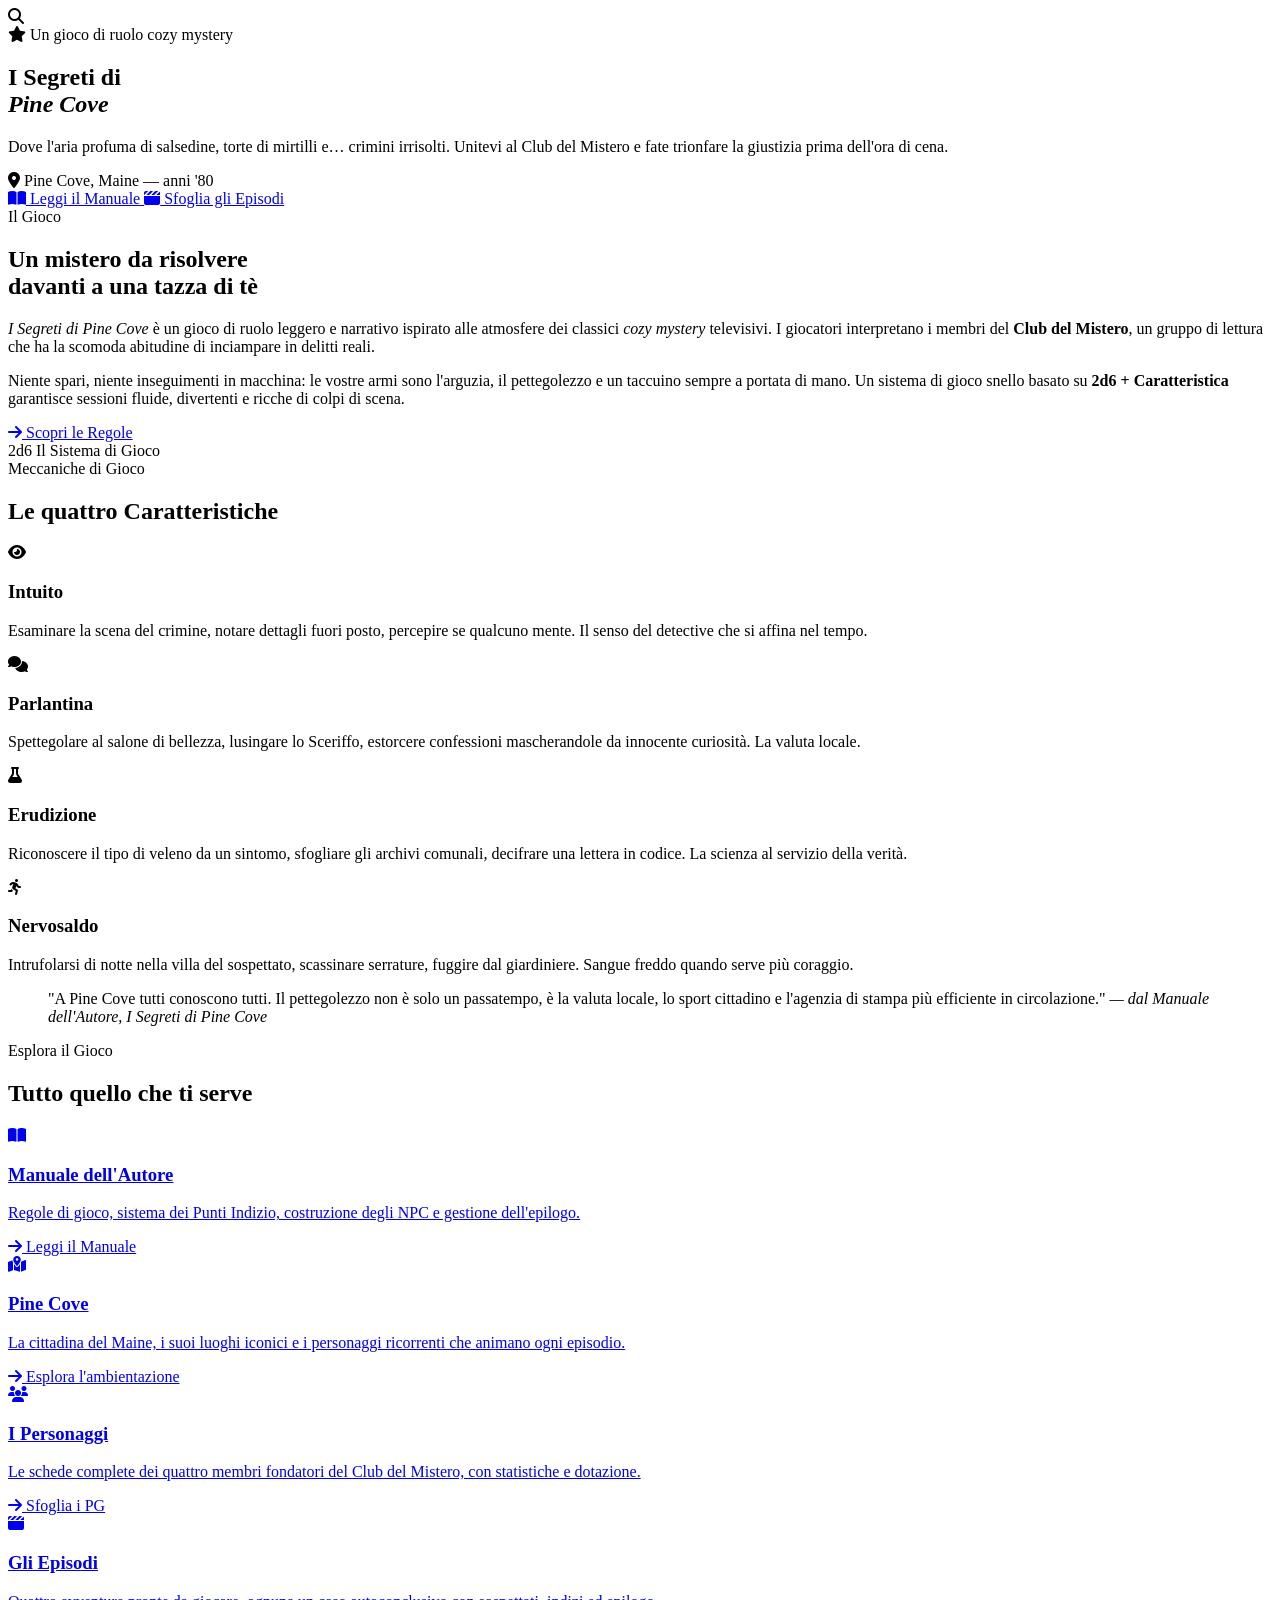
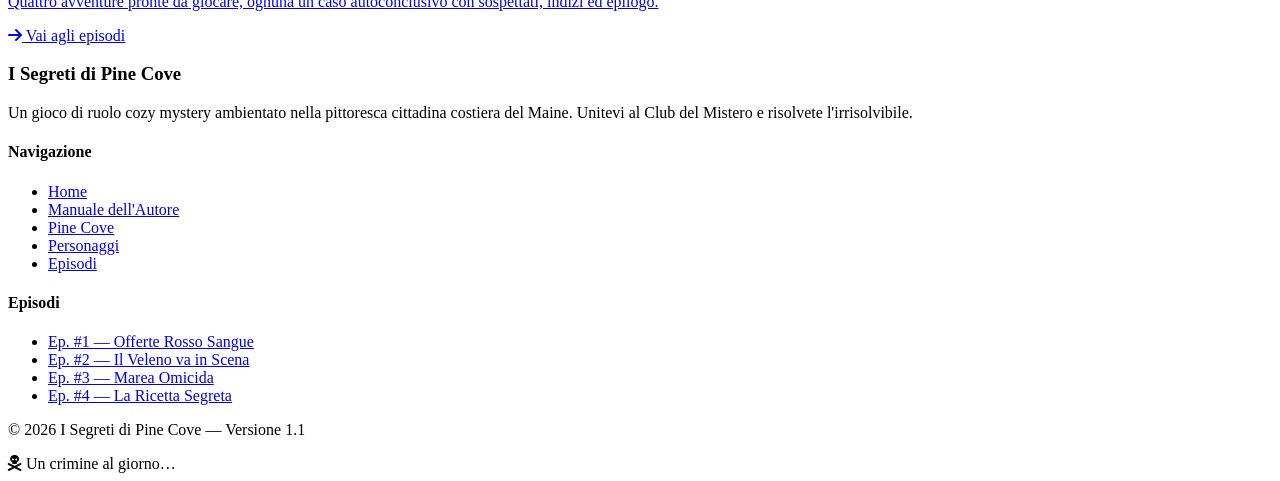
==== index.html @ d2255f46 "Add files via upload" ====
<!DOCTYPE html>
<html lang="it">
<head>
  <meta charset="UTF-8">
  <meta name="viewport" content="width=device-width, initial-scale=1.0">
  <title>I Segreti di Pine Cove — Gioco di Ruolo Cozy Mystery</title>
  <meta name="description" content="Benvenuti a Pine Cove, Maine. Un gioco di ruolo investigativo ispirato a La Signora in Giallo.">
  <link rel="stylesheet" href="css/stylesheet.css">
  <link rel="stylesheet" href="https://cdnjs.cloudflare.com/ajax/libs/font-awesome/6.5.1/css/all.min.css"
        integrity="sha512-DTOQO9RWCH3ppGqcWaEA1BIZOC6xxalwEsw9c2QQeAIftl+Vegovlnee1c9QX4TctnWMn13TZye+giMm8e2LwA=="
        crossorigin="anonymous" referrerpolicy="no-referrer" />
</head>
<body class="page-body">
  <header id="main-nav"></header>

  <!-- HERO -->
  <section class="hero">
    <div class="hero-bg"></div>
    <div class="hero-decor"><i class="fa-solid fa-magnifying-glass"></i></div>
    <div class="hero-content container">
      <div class="hero-eyebrow fade-up">
        <i class="fa-solid fa-star"></i>
        Un gioco di ruolo cozy mystery
      </div>
      <h1 class="hero-title fade-up fade-up-1">
        I Segreti di<br><em>Pine Cove</em>
      </h1>
      <p class="hero-subtitle fade-up fade-up-2">
        Dove l'aria profuma di salsedine, torte di mirtilli e… crimini irrisolti.
        Unitevi al Club del Mistero e fate trionfare la giustizia prima dell'ora di cena.
      </p>
      <div class="hero-location fade-up fade-up-3">
        <i class="fa-solid fa-location-dot"></i>
        Pine Cove, Maine — anni '80
      </div>
      <div class="hero-cta fade-up fade-up-4">
        <a href="autore.html" class="btn btn-primary">
          <i class="fa-solid fa-book-open"></i>
          Leggi il Manuale
        </a>
        <a href="episodi.html" class="btn btn-outline">
          <i class="fa-solid fa-clapperboard"></i>
          Sfoglia gli Episodi
        </a>
      </div>
    </div>
  </section>

  <!-- ABOUT -->
  <section class="about-strip">
    <div class="container">
      <div class="about-grid">
        <div class="about-text">
          <span class="section-subtitle">Il Gioco</span>
          <h2 class="section-title">Un mistero da <span>risolvere</span><br>davanti a una tazza di tè</h2>
          <p>
            <em>I Segreti di Pine Cove</em> è un gioco di ruolo leggero e narrativo ispirato alle atmosfere dei classici <em>cozy mystery</em> televisivi. I giocatori interpretano i membri del <strong>Club del Mistero</strong>, un gruppo di lettura che ha la scomoda abitudine di inciampare in delitti reali.
          </p>
          <p>
            Niente spari, niente inseguimenti in macchina: le vostre armi sono l'arguzia, il pettegolezzo e un taccuino sempre a portata di mano. Un sistema di gioco snello basato su <strong>2d6 + Caratteristica</strong> garantisce sessioni fluide, divertenti e ricche di colpi di scena.
          </p>
          <a href="autore.html" class="btn btn-pine" style="margin-top:1.25rem">
            <i class="fa-solid fa-arrow-right"></i>
            Scopri le Regole
          </a>
        </div>
        <div class="about-stamp">
          <div class="stamp-circle">
            <span class="stamp-num">2d6</span>
            <span class="stamp-label">Il Sistema di Gioco</span>
          </div>
        </div>
      </div>
    </div>
  </section>

  <!-- CARATTERISTICHE -->
  <section class="section-gap" style="background: var(--cream);">
    <div class="container">
      <div class="text-center" style="margin-bottom:1rem">
        <span class="section-subtitle">Meccaniche di Gioco</span>
        <h2 class="section-title">Le quattro <span>Caratteristiche</span></h2>
      </div>
      <div class="features-grid">
        <div class="feature-card">
          <div class="feature-icon"><i class="fa-solid fa-eye"></i></div>
          <h3>Intuito</h3>
          <p>Esaminare la scena del crimine, notare dettagli fuori posto, percepire se qualcuno mente. Il senso del detective che si affina nel tempo.</p>
        </div>
        <div class="feature-card">
          <div class="feature-icon"><i class="fa-solid fa-comments"></i></div>
          <h3>Parlantina</h3>
          <p>Spettegolare al salone di bellezza, lusingare lo Sceriffo, estorcere confessioni mascherandole da innocente curiosità. La valuta locale.</p>
        </div>
        <div class="feature-card">
          <div class="feature-icon"><i class="fa-solid fa-flask"></i></div>
          <h3>Erudizione</h3>
          <p>Riconoscere il tipo di veleno da un sintomo, sfogliare gli archivi comunali, decifrare una lettera in codice. La scienza al servizio della verità.</p>
        </div>
        <div class="feature-card">
          <div class="feature-icon"><i class="fa-solid fa-person-running"></i></div>
          <h3>Nervosaldo</h3>
          <p>Intrufolarsi di notte nella villa del sospettato, scassinare serrature, fuggire dal giardiniere. Sangue freddo quando serve più coraggio.</p>
        </div>
      </div>
    </div>
  </section>

  <!-- QUOTE -->
  <div class="quote-banner">
    <div class="container">
      <blockquote>
        "A Pine Cove tutti conoscono tutti. Il pettegolezzo non è solo un passatempo, è la valuta locale, lo sport cittadino e l'agenzia di stampa più efficiente in circolazione."
        <cite>— dal Manuale dell'Autore, I Segreti di Pine Cove</cite>
      </blockquote>
    </div>
  </div>

  <!-- HUB SEZIONI -->
  <section class="section-gap" style="background: var(--cream-dark);">
    <div class="container">
      <div class="text-center" style="margin-bottom:1rem">
        <span class="section-subtitle">Esplora il Gioco</span>
        <h2 class="section-title">Tutto quello che <span>ti serve</span></h2>
      </div>
      <div class="hub-grid">
        <a href="autore.html" class="hub-card">
          <div class="hub-card-icon"><i class="fa-solid fa-book-open"></i></div>
          <h3>Manuale dell'Autore</h3>
          <p>Regole di gioco, sistema dei Punti Indizio, costruzione degli NPC e gestione dell'epilogo.</p>
          <div class="hub-card-arrow"><i class="fa-solid fa-arrow-right"></i> Leggi il Manuale</div>
        </a>
        <a href="ambientazione.html" class="hub-card">
          <div class="hub-card-icon"><i class="fa-solid fa-map-location-dot"></i></div>
          <h3>Pine Cove</h3>
          <p>La cittadina del Maine, i suoi luoghi iconici e i personaggi ricorrenti che animano ogni episodio.</p>
          <div class="hub-card-arrow"><i class="fa-solid fa-arrow-right"></i> Esplora l'ambientazione</div>
        </a>
        <a href="personaggi.html" class="hub-card">
          <div class="hub-card-icon"><i class="fa-solid fa-users"></i></div>
          <h3>I Personaggi</h3>
          <p>Le schede complete dei quattro membri fondatori del Club del Mistero, con statistiche e dotazione.</p>
          <div class="hub-card-arrow"><i class="fa-solid fa-arrow-right"></i> Sfoglia i PG</div>
        </a>
        <a href="episodi.html" class="hub-card">
          <div class="hub-card-icon"><i class="fa-solid fa-clapperboard"></i></div>
          <h3>Gli Episodi</h3>
          <p>Quattro avventure pronte da giocare, ognuna un caso autoconclusivo con sospettati, indizi ed epilogo.</p>
          <div class="hub-card-arrow"><i class="fa-solid fa-arrow-right"></i> Vai agli episodi</div>
        </a>
      </div>
    </div>
  </section>

  <!-- FOOTER -->
  <footer>
    <div class="container">
      <div class="footer-grid">
        <div class="footer-brand">
          <h3>I Segreti di Pine Cove</h3>
          <p>Un gioco di ruolo cozy mystery ambientato nella pittoresca cittadina costiera del Maine. Unitevi al Club del Mistero e risolvete l'irrisolvibile.</p>
        </div>
        <div class="footer-col">
          <h4>Navigazione</h4>
          <ul>
            <li><a href="index.html">Home</a></li>
            <li><a href="autore.html">Manuale dell'Autore</a></li>
            <li><a href="ambientazione.html">Pine Cove</a></li>
            <li><a href="personaggi.html">Personaggi</a></li>
            <li><a href="episodi.html">Episodi</a></li>
          </ul>
        </div>
        <div class="footer-col">
          <h4>Episodi</h4>
          <ul>
            <li><a href="episodio-01.html">Ep. #1 — Offerte Rosso Sangue</a></li>
            <li><a href="episodio-02.html">Ep. #2 — Il Veleno va in Scena</a></li>
            <li><a href="episodio-03.html">Ep. #3 — Marea Omicida</a></li>
            <li><a href="episodio-04.html">Ep. #4 — La Ricetta Segreta</a></li>
          </ul>
        </div>
      </div>
      <div class="footer-bottom">
        <p>© 2026 I Segreti di Pine Cove — Versione 1.1</p>
        <div class="footer-badge"><i class="fa-solid fa-skull-crossbones"></i> Un crimine al giorno…</div>
      </div>
    </div>
  </footer>

  <script src="js/menu.js"></script>
</body>
</html>
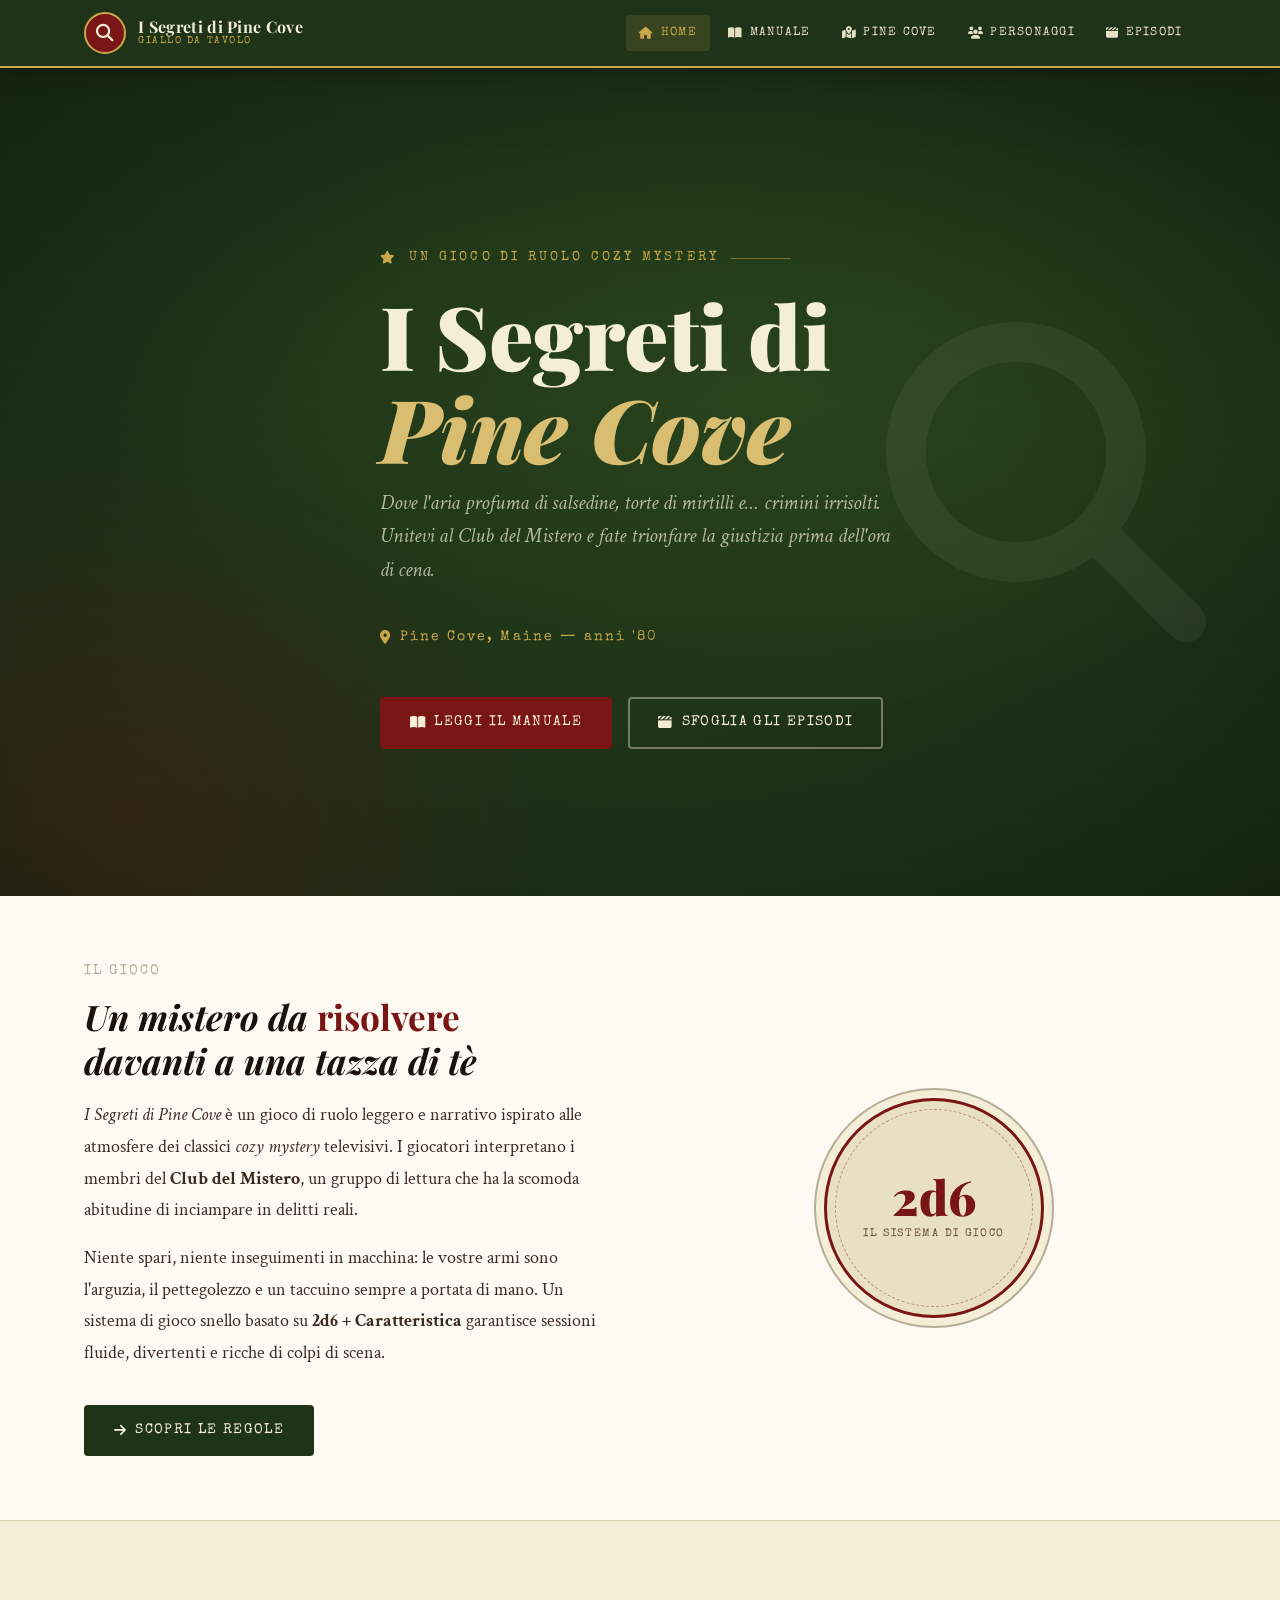
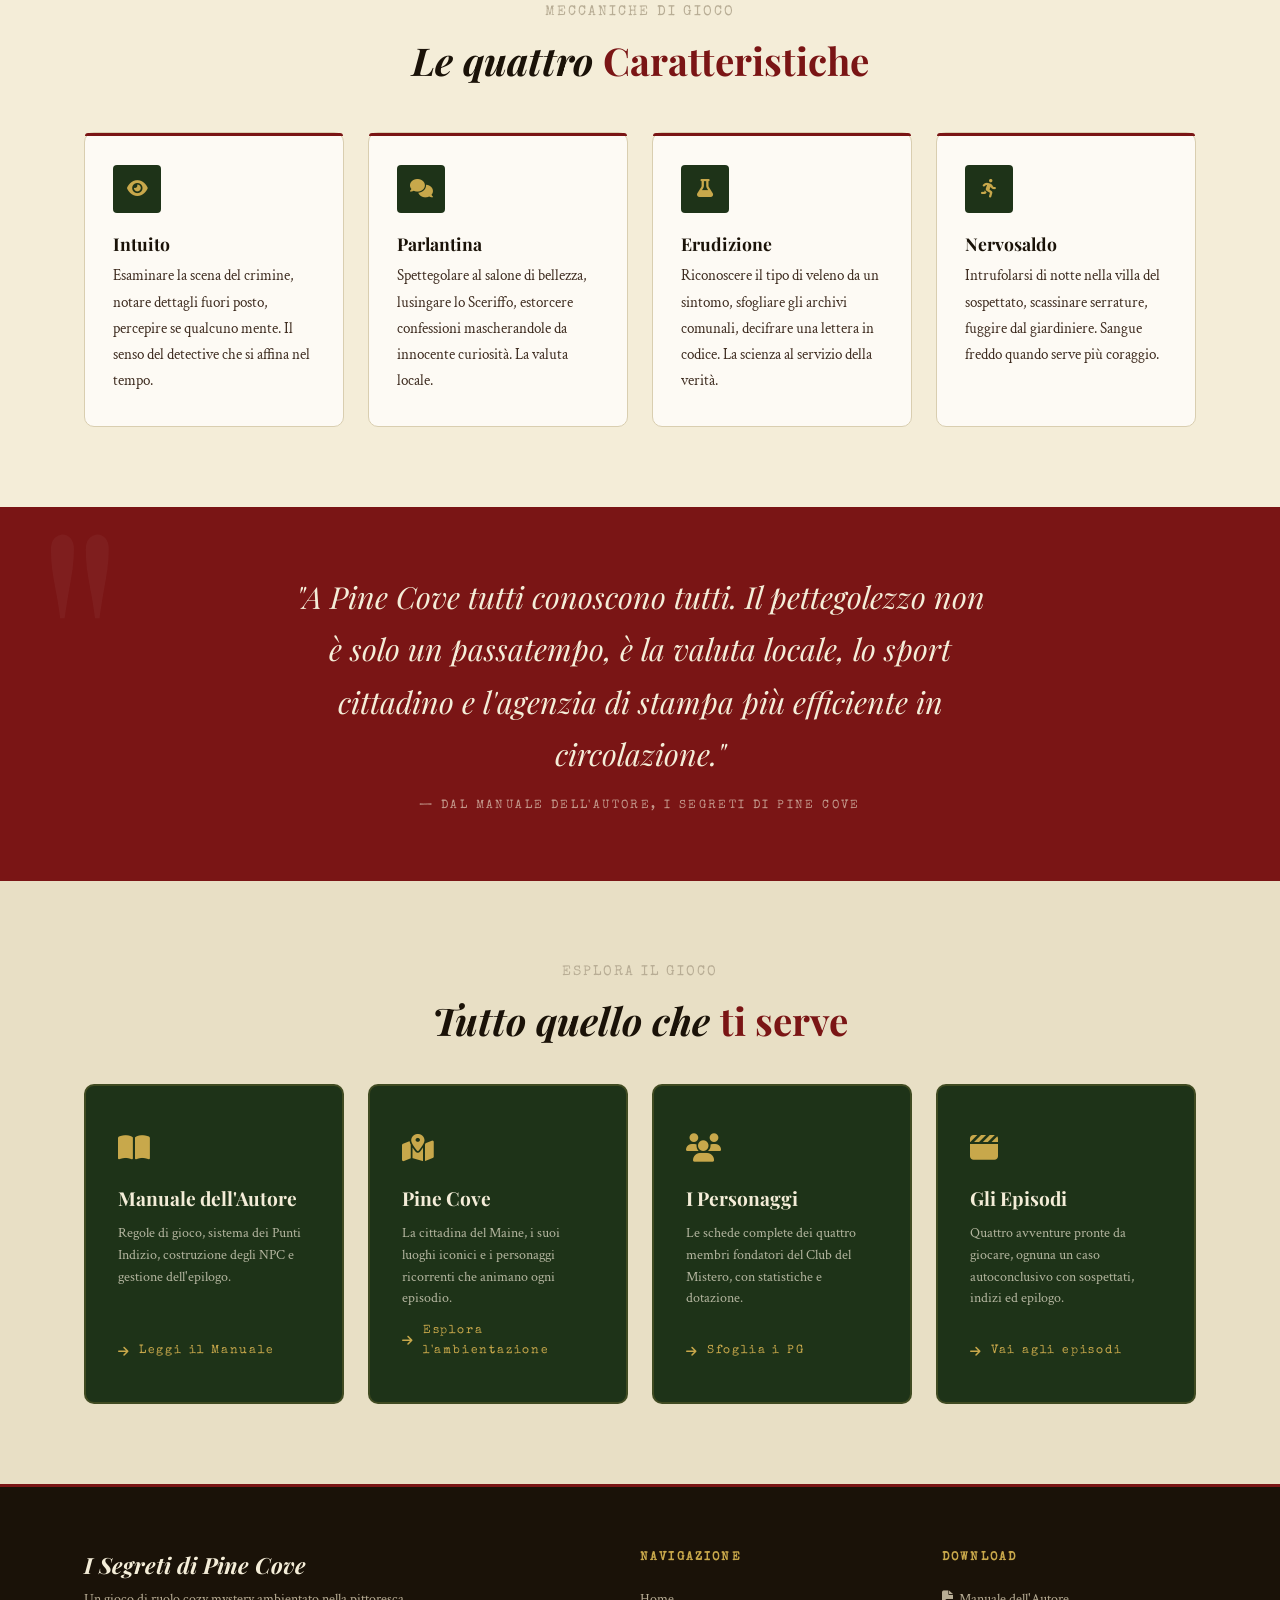
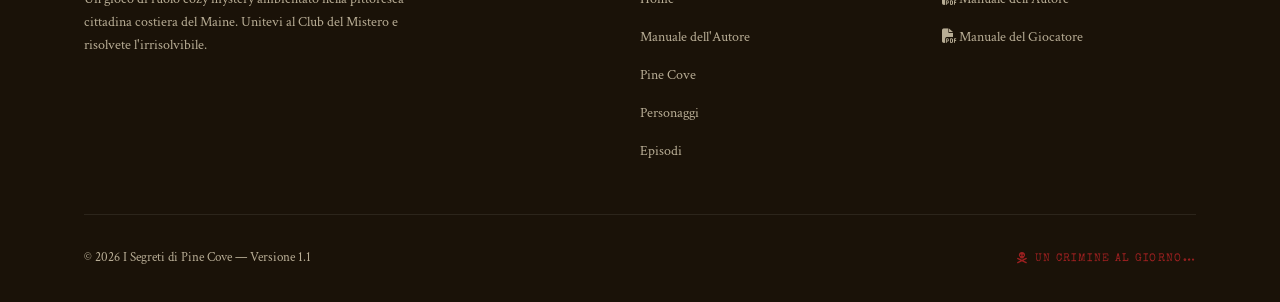
==== commit 9b8c18be: "Update index.html" ====
--- a/index.html
+++ b/index.html
@@ -153,40 +153,9 @@
   </section>
 
   <!-- FOOTER -->
-  <footer>
-    <div class="container">
-      <div class="footer-grid">
-        <div class="footer-brand">
-          <h3>I Segreti di Pine Cove</h3>
-          <p>Un gioco di ruolo cozy mystery ambientato nella pittoresca cittadina costiera del Maine. Unitevi al Club del Mistero e risolvete l'irrisolvibile.</p>
-        </div>
-        <div class="footer-col">
-          <h4>Navigazione</h4>
-          <ul>
-            <li><a href="index.html">Home</a></li>
-            <li><a href="autore.html">Manuale dell'Autore</a></li>
-            <li><a href="ambientazione.html">Pine Cove</a></li>
-            <li><a href="personaggi.html">Personaggi</a></li>
-            <li><a href="episodi.html">Episodi</a></li>
-          </ul>
-        </div>
-        <div class="footer-col">
-          <h4>Episodi</h4>
-          <ul>
-            <li><a href="episodio-01.html">Ep. #1 — Offerte Rosso Sangue</a></li>
-            <li><a href="episodio-02.html">Ep. #2 — Il Veleno va in Scena</a></li>
-            <li><a href="episodio-03.html">Ep. #3 — Marea Omicida</a></li>
-            <li><a href="episodio-04.html">Ep. #4 — La Ricetta Segreta</a></li>
-          </ul>
-        </div>
-      </div>
-      <div class="footer-bottom">
-        <p>© 2026 I Segreti di Pine Cove — Versione 1.1</p>
-        <div class="footer-badge"><i class="fa-solid fa-skull-crossbones"></i> Un crimine al giorno…</div>
-      </div>
-    </div>
-  </footer>
+  <footer id="main-footer"></footer>
 
   <script src="js/menu.js"></script>
+  <script src="js/footer.js"></script>
 </body>
 </html>
--- a/css/stylesheet.css
+++ b/css/stylesheet.css
@@ -0,0 +1,1600 @@
+/* ============================================================
+   I SEGRETI DI PINE COVE — Main Stylesheet
+   ============================================================ */
+
+@import url('https://fonts.googleapis.com/css2?family=Playfair+Display:ital,wght@0,400;0,600;0,700;0,900;1,400;1,700&family=Crimson+Text:ital,wght@0,400;0,600;1,400;1,600&family=Special+Elite&display=swap');
+
+/* --- CSS Variables ---------------------------------------- */
+:root {
+  --cream:        #F4EDD8;
+  --cream-dark:   #E8DFC5;
+  --cream-deeper: #D9CEB0;
+  --ink:          #1A1208;
+  --ink-mid:      #3D2B1F;
+  --ink-light:    #6B4F3A;
+  --pine:         #1E3318;
+  --pine-mid:     #2C4A1E;
+  --pine-light:   #3D6629;
+  --blood:        #7A1515;
+  --blood-light:  #9B2020;
+  --gold:         #C8A84B;
+  --gold-light:   #D9BE72;
+  --mist:         #B8AD95;
+  --white:        #FDFAF4;
+
+  --font-display: 'Playfair Display', Georgia, serif;
+  --font-body:    'Crimson Text', Georgia, serif;
+  --font-accent:  'Special Elite', 'Courier New', monospace;
+
+  --nav-h:        68px;
+  --max-w:        1160px;
+  --gap:          2rem;
+  --radius:       4px;
+  --radius-lg:    10px;
+  --shadow-sm:    0 2px 8px rgba(26,18,8,.12);
+  --shadow-md:    0 6px 24px rgba(26,18,8,.18);
+  --shadow-lg:    0 12px 40px rgba(26,18,8,.22);
+  --border:       1px solid var(--cream-deeper);
+  --border-aged:  1px solid var(--mist);
+  --transition:   .28s cubic-bezier(.4,0,.2,1);
+}
+
+/* --- Reset & Base ----------------------------------------- */
+*, *::before, *::after { box-sizing: border-box; margin: 0; padding: 0; }
+
+html { scroll-behavior: smooth; font-size: 16px; }
+
+body {
+  background: var(--cream);
+  color: var(--ink);
+  font-family: var(--font-body);
+  font-size: 1.15rem;
+  line-height: 1.72;
+  min-height: 100vh;
+  /* Subtle paper texture via CSS */
+  background-image:
+    url("data:image/svg+xml,%3Csvg width='200' height='200' xmlns='http://www.w3.org/2000/svg'%3E%3Cfilter id='noise'%3E%3CfeTurbulence type='fractalNoise' baseFrequency='0.65' numOctaves='3' stitchTiles='stitch'/%3E%3CfeColorMatrix type='saturate' values='0'/%3E%3C/filter%3E%3Crect width='200' height='200' filter='url(%23noise)' opacity='0.03'/%3E%3C/svg%3E");
+}
+
+img { max-width: 100%; display: block; }
+a { color: var(--pine-mid); text-decoration: none; transition: color var(--transition); }
+a:hover { color: var(--blood); }
+
+h1, h2, h3, h4, h5 {
+  font-family: var(--font-display);
+  line-height: 1.25;
+  color: var(--ink);
+}
+
+ul { list-style: none; }
+p + p { margin-top: .85em; }
+
+/* --- Utility Classes -------------------------------------- */
+.container { max-width: var(--max-w); margin: 0 auto; padding: 0 1.5rem; }
+.section-gap { padding: 5rem 0; }
+.section-gap-sm { padding: 3rem 0; }
+.text-center { text-align: center; }
+.accent-font { font-family: var(--font-accent); }
+.blood { color: var(--blood); }
+.pine { color: var(--pine-mid); }
+.gold { color: var(--gold); }
+
+/* Decorative divider */
+.divider {
+  display: flex;
+  align-items: center;
+  gap: 1rem;
+  margin: 2.5rem 0;
+  color: var(--mist);
+  font-family: var(--font-accent);
+  font-size: .85rem;
+  letter-spacing: .1em;
+}
+.divider::before, .divider::after {
+  content: '';
+  flex: 1;
+  height: 1px;
+  background: linear-gradient(to right, transparent, var(--cream-deeper), transparent);
+}
+
+/* Section heading */
+.section-title {
+  font-size: clamp(1.8rem, 3vw, 2.5rem);
+  font-style: italic;
+  color: var(--ink);
+  margin-bottom: .5rem;
+}
+.section-title span { color: var(--blood); font-style: normal; }
+.section-subtitle {
+  font-family: var(--font-accent);
+  font-size: .85rem;
+  letter-spacing: .15em;
+  text-transform: uppercase;
+  color: var(--mist);
+  margin-bottom: .75rem;
+  display: block;
+}
+
+/* Breadcrumb */
+.breadcrumb {
+  font-family: var(--font-accent);
+  font-size: .8rem;
+  color: var(--ink-light);
+  letter-spacing: .08em;
+  margin-bottom: 1.5rem;
+  padding: .5rem 0;
+  border-bottom: 1px dashed var(--cream-deeper);
+}
+.breadcrumb a { color: var(--ink-light); }
+.breadcrumb a:hover { color: var(--blood); }
+.breadcrumb i { font-size: .7rem; margin: 0 .4rem; }
+
+/* ============================================================
+   NAVIGATION
+   ============================================================ */
+#main-nav {
+  position: fixed;
+  top: 0; left: 0; right: 0;
+  height: var(--nav-h);
+  background: var(--pine);
+  z-index: 1000;
+  box-shadow: 0 2px 20px rgba(0,0,0,.3);
+  border-bottom: 2px solid var(--gold);
+}
+
+.nav-inner {
+  max-width: var(--max-w);
+  margin: 0 auto;
+  padding: 0 1.5rem;
+  height: 100%;
+  display: flex;
+  align-items: center;
+  justify-content: space-between;
+}
+
+.nav-brand {
+  display: flex;
+  align-items: center;
+  gap: .75rem;
+  text-decoration: none;
+}
+.nav-brand-icon {
+  width: 42px; height: 42px;
+  background: var(--blood);
+  border-radius: 50%;
+  display: flex;
+  align-items: center;
+  justify-content: center;
+  color: var(--cream);
+  font-size: 1.1rem;
+  flex-shrink: 0;
+  border: 2px solid var(--gold);
+}
+.nav-brand-text {
+  display: flex;
+  flex-direction: column;
+  line-height: 1.1;
+}
+.nav-brand-title {
+  font-family: var(--font-display);
+  font-size: 1rem;
+  font-weight: 700;
+  color: var(--cream);
+  letter-spacing: .02em;
+}
+.nav-brand-sub {
+  font-family: var(--font-accent);
+  font-size: .65rem;
+  color: var(--gold);
+  letter-spacing: .15em;
+  text-transform: uppercase;
+}
+
+.nav-links {
+  display: flex;
+  align-items: center;
+  gap: .25rem;
+}
+.nav-links a {
+  display: flex;
+  align-items: center;
+  gap: .4rem;
+  padding: .45rem .85rem;
+  color: var(--cream-dark);
+  font-family: var(--font-accent);
+  font-size: .78rem;
+  letter-spacing: .1em;
+  text-transform: uppercase;
+  border-radius: var(--radius);
+  transition: background var(--transition), color var(--transition);
+  white-space: nowrap;
+  text-decoration: none;
+}
+.nav-links a:hover,
+.nav-links a.active {
+  background: rgba(200,168,75,.15);
+  color: var(--gold);
+}
+.nav-links a i { font-size: .75rem; }
+
+.nav-hamburger {
+  display: none;
+  flex-direction: column;
+  gap: 5px;
+  cursor: pointer;
+  background: none;
+  border: none;
+  padding: .5rem;
+  color: var(--cream);
+  font-size: 1.3rem;
+}
+
+/* Mobile nav */
+@media (max-width: 900px) {
+  .nav-hamburger { display: flex; }
+  .nav-links {
+    display: none;
+    position: absolute;
+    top: var(--nav-h);
+    left: 0; right: 0;
+    background: var(--pine);
+    flex-direction: column;
+    align-items: stretch;
+    padding: 1rem;
+    gap: .25rem;
+    border-top: 1px solid rgba(200,168,75,.3);
+    box-shadow: 0 8px 24px rgba(0,0,0,.25);
+  }
+  .nav-links.open { display: flex; }
+  .nav-links a {
+    padding: .75rem 1rem;
+    font-size: .85rem;
+  }
+}
+
+/* Page offset for fixed nav */
+.page-body { padding-top: var(--nav-h); }
+
+/* ============================================================
+   HERO
+   ============================================================ */
+.hero {
+  position: relative;
+  min-height: 92vh;
+  display: flex;
+  align-items: center;
+  overflow: hidden;
+  background: var(--pine);
+}
+
+.hero-bg {
+  position: absolute;
+  inset: 0;
+  background:
+    radial-gradient(ellipse 80% 60% at 60% 40%, rgba(44,74,30,.7) 0%, transparent 65%),
+    radial-gradient(ellipse 60% 80% at 10% 90%, rgba(122,21,21,.25) 0%, transparent 55%),
+    radial-gradient(ellipse 100% 100% at 50% 50%, var(--pine) 30%, #0d1a09 100%);
+}
+
+/* Fog/mist lines overlay */
+.hero-bg::after {
+  content: '';
+  position: absolute;
+  inset: 0;
+  background: repeating-linear-gradient(
+    180deg,
+    transparent 0px,
+    transparent 40px,
+    rgba(255,255,255,.012) 41px,
+    transparent 42px
+  );
+}
+
+.hero-decor {
+  position: absolute;
+  right: 5%;
+  top: 50%;
+  transform: translateY(-50%);
+  width: 340px;
+  height: 340px;
+  opacity: .06;
+  font-size: 20rem;
+  color: var(--cream);
+  display: flex;
+  align-items: center;
+  justify-content: center;
+  pointer-events: none;
+}
+
+.hero-content {
+  position: relative;
+  z-index: 2;
+  max-width: var(--max-w);
+  margin: 0 auto;
+  padding: 6rem 1.5rem 4rem;
+}
+
+.hero-eyebrow {
+  font-family: var(--font-accent);
+  font-size: .8rem;
+  letter-spacing: .25em;
+  text-transform: uppercase;
+  color: var(--gold);
+  margin-bottom: 1.25rem;
+  display: flex;
+  align-items: center;
+  gap: .75rem;
+}
+.hero-eyebrow::after {
+  content: '';
+  display: block;
+  width: 60px;
+  height: 1px;
+  background: var(--gold);
+  opacity: .5;
+}
+
+.hero-title {
+  font-size: clamp(2.8rem, 7vw, 5.5rem);
+  font-weight: 900;
+  color: var(--cream);
+  line-height: 1.05;
+  margin-bottom: .75rem;
+}
+.hero-title em {
+  font-style: italic;
+  color: var(--gold-light);
+}
+
+.hero-subtitle {
+  font-size: clamp(1rem, 2vw, 1.3rem);
+  color: rgba(244,237,216,.7);
+  font-family: var(--font-body);
+  font-style: italic;
+  max-width: 520px;
+  margin-bottom: 2.5rem;
+  line-height: 1.6;
+}
+
+.hero-location {
+  font-family: var(--font-accent);
+  font-size: .85rem;
+  color: var(--gold);
+  letter-spacing: .15em;
+  margin-bottom: 3rem;
+  display: flex;
+  align-items: center;
+  gap: .5rem;
+}
+
+.hero-cta {
+  display: flex;
+  gap: 1rem;
+  flex-wrap: wrap;
+}
+
+/* ============================================================
+   BUTTONS
+   ============================================================ */
+.btn {
+  display: inline-flex;
+  align-items: center;
+  gap: .5rem;
+  padding: .75rem 1.75rem;
+  border-radius: var(--radius);
+  font-family: var(--font-accent);
+  font-size: .85rem;
+  letter-spacing: .1em;
+  text-transform: uppercase;
+  transition: all var(--transition);
+  cursor: pointer;
+  border: none;
+  text-decoration: none;
+}
+
+.btn-primary {
+  background: var(--blood);
+  color: var(--cream);
+  border: 2px solid var(--blood);
+}
+.btn-primary:hover {
+  background: var(--blood-light);
+  border-color: var(--blood-light);
+  color: var(--cream);
+  transform: translateY(-2px);
+  box-shadow: 0 6px 20px rgba(122,21,21,.35);
+}
+
+.btn-outline {
+  background: transparent;
+  color: var(--cream);
+  border: 2px solid rgba(244,237,216,.4);
+}
+.btn-outline:hover {
+  border-color: var(--gold);
+  color: var(--gold);
+  transform: translateY(-2px);
+}
+
+.btn-pine {
+  background: var(--pine);
+  color: var(--cream);
+  border: 2px solid var(--pine);
+}
+.btn-pine:hover {
+  background: var(--pine-mid);
+  color: var(--cream);
+  transform: translateY(-2px);
+  box-shadow: var(--shadow-md);
+}
+
+.btn-download {
+  background: var(--gold);
+  color: var(--ink);
+  border: 2px solid var(--gold);
+  font-weight: 700;
+}
+.btn-download:hover {
+  background: var(--gold-light);
+  color: var(--ink);
+  transform: translateY(-2px);
+  box-shadow: 0 6px 20px rgba(200,168,75,.4);
+}
+
+/* ============================================================
+   PAGE HERO (inner pages)
+   ============================================================ */
+.page-hero {
+  background: var(--pine);
+  padding: 4rem 0 3rem;
+  position: relative;
+  overflow: hidden;
+  border-bottom: 3px solid var(--gold);
+}
+.page-hero::before {
+  content: '';
+  position: absolute;
+  inset: 0;
+  background: radial-gradient(ellipse 70% 100% at 0% 50%, rgba(122,21,21,.2), transparent);
+}
+.page-hero .container { position: relative; z-index: 1; }
+.page-hero-eyebrow {
+  font-family: var(--font-accent);
+  font-size: .75rem;
+  letter-spacing: .2em;
+  text-transform: uppercase;
+  color: var(--gold);
+  margin-bottom: .75rem;
+  display: flex;
+  align-items: center;
+  gap: .5rem;
+}
+.page-hero h1 {
+  font-size: clamp(1.9rem, 4vw, 3rem);
+  color: var(--cream);
+  margin-bottom: .75rem;
+  font-style: italic;
+}
+.page-hero p {
+  color: rgba(244,237,216,.72);
+  font-size: 1.1rem;
+  max-width: 580px;
+  font-style: italic;
+}
+.page-hero-actions {
+  margin-top: 1.75rem;
+  display: flex;
+  gap: 1rem;
+  flex-wrap: wrap;
+}
+
+/* ============================================================
+   HOMEPAGE SECTIONS
+   ============================================================ */
+
+/* About strip */
+.about-strip {
+  background: var(--white);
+  padding: 4rem 0;
+  border-bottom: var(--border);
+}
+.about-grid {
+  display: grid;
+  grid-template-columns: 1fr 1fr;
+  gap: 4rem;
+  align-items: center;
+}
+.about-text h2 {
+  font-size: clamp(1.6rem, 3vw, 2.2rem);
+  margin-bottom: 1rem;
+  font-style: italic;
+}
+.about-text p { color: var(--ink-mid); margin-bottom: 1rem; }
+.about-stamp {
+  text-align: center;
+}
+.stamp-circle {
+  width: 220px;
+  height: 220px;
+  border: 3px solid var(--blood);
+  border-radius: 50%;
+  display: flex;
+  flex-direction: column;
+  align-items: center;
+  justify-content: center;
+  margin: 0 auto;
+  position: relative;
+  background: var(--cream-dark);
+  box-shadow: 0 0 0 8px var(--cream), 0 0 0 10px var(--mist);
+}
+.stamp-circle::before {
+  content: '';
+  position: absolute;
+  inset: 8px;
+  border: 1px dashed var(--blood);
+  border-radius: 50%;
+  opacity: .4;
+}
+.stamp-circle .stamp-num {
+  font-family: var(--font-display);
+  font-size: 3rem;
+  font-weight: 900;
+  color: var(--blood);
+  line-height: 1;
+}
+.stamp-circle .stamp-label {
+  font-family: var(--font-accent);
+  font-size: .7rem;
+  letter-spacing: .15em;
+  text-transform: uppercase;
+  color: var(--ink-light);
+  margin-top: .25rem;
+}
+
+/* Features grid */
+.features-grid {
+  display: grid;
+  grid-template-columns: repeat(auto-fit, minmax(240px, 1fr));
+  gap: 1.5rem;
+  margin-top: 3rem;
+}
+.feature-card {
+  background: var(--white);
+  border: var(--border);
+  border-radius: var(--radius-lg);
+  padding: 2rem 1.75rem;
+  position: relative;
+  transition: transform var(--transition), box-shadow var(--transition);
+}
+.feature-card:hover {
+  transform: translateY(-4px);
+  box-shadow: var(--shadow-md);
+}
+.feature-card::before {
+  content: '';
+  position: absolute;
+  top: 0; left: 0; right: 0;
+  height: 3px;
+  background: var(--blood);
+  border-radius: var(--radius-lg) var(--radius-lg) 0 0;
+}
+.feature-icon {
+  width: 48px; height: 48px;
+  background: var(--pine);
+  border-radius: var(--radius);
+  display: flex;
+  align-items: center;
+  justify-content: center;
+  color: var(--gold);
+  font-size: 1.15rem;
+  margin-bottom: 1.25rem;
+}
+.feature-card h3 {
+  font-size: 1.1rem;
+  margin-bottom: .5rem;
+}
+.feature-card p { font-size: .95rem; color: var(--ink-mid); }
+
+/* Sections hub */
+.hub-grid {
+  display: grid;
+  grid-template-columns: repeat(auto-fit, minmax(260px, 1fr));
+  gap: 1.5rem;
+  margin-top: 2.5rem;
+}
+.hub-card {
+  background: var(--pine);
+  border-radius: var(--radius-lg);
+  padding: 2.5rem 2rem;
+  color: var(--cream);
+  text-decoration: none;
+  display: flex;
+  flex-direction: column;
+  gap: .75rem;
+  transition: transform var(--transition), box-shadow var(--transition);
+  border: 2px solid rgba(200,168,75,.2);
+  position: relative;
+  overflow: hidden;
+}
+.hub-card::after {
+  content: '';
+  position: absolute;
+  bottom: 0; left: 0; right: 0;
+  height: 3px;
+  background: var(--gold);
+  transform: scaleX(0);
+  transition: transform var(--transition);
+}
+.hub-card:hover { transform: translateY(-5px); box-shadow: var(--shadow-lg); }
+.hub-card:hover::after { transform: scaleX(1); }
+.hub-card:hover { color: var(--cream); }
+.hub-card-icon { font-size: 1.75rem; color: var(--gold); }
+.hub-card h3 { font-size: 1.2rem; color: var(--cream); }
+.hub-card p { font-size: .9rem; color: rgba(244,237,216,.7); line-height: 1.5; }
+.hub-card-arrow {
+  margin-top: auto;
+  font-family: var(--font-accent);
+  font-size: .75rem;
+  letter-spacing: .15em;
+  color: var(--gold);
+  display: flex;
+  align-items: center;
+  gap: .5rem;
+}
+
+/* Quote banner */
+.quote-banner {
+  background: var(--blood);
+  padding: 4rem 0;
+  text-align: center;
+  position: relative;
+  overflow: hidden;
+}
+.quote-banner::before {
+  content: '"';
+  position: absolute;
+  top: -2rem; left: 2rem;
+  font-family: var(--font-display);
+  font-size: 20rem;
+  color: rgba(255,255,255,.04);
+  line-height: 1;
+  pointer-events: none;
+}
+.quote-banner blockquote {
+  font-family: var(--font-display);
+  font-size: clamp(1.2rem, 3vw, 1.9rem);
+  font-style: italic;
+  color: var(--cream);
+  max-width: 700px;
+  margin: 0 auto;
+  position: relative;
+  z-index: 1;
+}
+.quote-banner cite {
+  display: block;
+  margin-top: 1rem;
+  font-family: var(--font-accent);
+  font-size: .75rem;
+  letter-spacing: .2em;
+  text-transform: uppercase;
+  color: rgba(244,237,216,.6);
+  font-style: normal;
+}
+
+/* ============================================================
+   MANUAL PAGE (Autore)
+   ============================================================ */
+.manual-layout {
+  display: grid;
+  grid-template-columns: 280px 1fr;
+  gap: 3rem;
+  align-items: start;
+}
+.manual-toc {
+  position: sticky;
+  top: calc(var(--nav-h) + 1rem);
+  background: var(--white);
+  border: var(--border);
+  border-radius: var(--radius-lg);
+  padding: 1.5rem;
+}
+.manual-toc h4 {
+  font-family: var(--font-accent);
+  font-size: .75rem;
+  letter-spacing: .18em;
+  text-transform: uppercase;
+  color: var(--mist);
+  margin-bottom: 1rem;
+  padding-bottom: .75rem;
+  border-bottom: var(--border);
+}
+.toc-list { list-style: none; }
+.toc-list li + li { margin-top: .1rem; }
+.toc-list a {
+  display: flex;
+  align-items: center;
+  gap: .5rem;
+  padding: .5rem .75rem;
+  color: var(--ink-mid);
+  font-size: .9rem;
+  border-radius: var(--radius);
+  transition: background var(--transition), color var(--transition);
+  text-decoration: none;
+}
+.toc-list a:hover, .toc-list a.active {
+  background: var(--cream-dark);
+  color: var(--blood);
+}
+.toc-list a i { width: 18px; font-size: .8rem; color: var(--pine-light); }
+
+.manual-content section {
+  margin-bottom: 3.5rem;
+  scroll-margin-top: calc(var(--nav-h) + 2rem);
+}
+.manual-content h2 {
+  font-size: 1.75rem;
+  font-style: italic;
+  color: var(--ink);
+  margin-bottom: 1.25rem;
+  padding-bottom: .75rem;
+  border-bottom: 2px solid var(--blood);
+  display: flex;
+  align-items: center;
+  gap: .75rem;
+}
+.manual-content h2 i { color: var(--blood); font-size: 1.2rem; }
+.manual-content h3 {
+  font-size: 1.2rem;
+  color: var(--pine);
+  margin: 1.75rem 0 .75rem;
+  display: flex;
+  align-items: center;
+  gap: .5rem;
+}
+.manual-content h3::before {
+  content: '';
+  width: 4px;
+  height: 1em;
+  background: var(--gold);
+  display: inline-block;
+  border-radius: 2px;
+}
+.manual-content p { color: var(--ink-mid); margin-bottom: .9rem; }
+
+/* Rule cards */
+.rule-box {
+  background: var(--white);
+  border: var(--border);
+  border-left: 4px solid var(--blood);
+  border-radius: 0 var(--radius-lg) var(--radius-lg) 0;
+  padding: 1.5rem 1.75rem;
+  margin: 1.5rem 0;
+}
+.rule-box h4 {
+  font-family: var(--font-accent);
+  font-size: .85rem;
+  letter-spacing: .12em;
+  text-transform: uppercase;
+  color: var(--blood);
+  margin-bottom: .75rem;
+}
+
+/* Dice table */
+.dice-table {
+  width: 100%;
+  border-collapse: collapse;
+  margin: 1.5rem 0;
+  font-size: .95rem;
+}
+.dice-table th {
+  background: var(--pine);
+  color: var(--cream);
+  padding: .75rem 1rem;
+  text-align: left;
+  font-family: var(--font-accent);
+  font-size: .75rem;
+  letter-spacing: .1em;
+  text-transform: uppercase;
+}
+.dice-table td {
+  padding: .75rem 1rem;
+  border-bottom: 1px solid var(--cream-dark);
+  color: var(--ink-mid);
+}
+.dice-table tr:nth-child(even) td { background: var(--cream-dark); }
+.dice-table tr:hover td { background: rgba(44,74,30,.06); }
+.result-full { color: var(--pine-mid); font-weight: 600; }
+.result-partial { color: var(--gold); font-weight: 600; }
+.result-fail { color: var(--blood); font-weight: 600; }
+
+/* Stat grid */
+.stat-grid {
+  display: grid;
+  grid-template-columns: repeat(auto-fit, minmax(200px, 1fr));
+  gap: 1rem;
+  margin: 1.5rem 0;
+}
+.stat-card {
+  background: var(--white);
+  border: var(--border);
+  border-radius: var(--radius-lg);
+  padding: 1.25rem;
+  text-align: center;
+  position: relative;
+  overflow: hidden;
+}
+.stat-card::after {
+  content: '';
+  position: absolute;
+  top: 0; left: 0; right: 0;
+  height: 3px;
+  background: var(--gold);
+}
+.stat-card .stat-icon { font-size: 1.5rem; color: var(--pine-mid); margin-bottom: .5rem; }
+.stat-card h4 { font-size: 1rem; color: var(--blood); margin-bottom: .35rem; }
+.stat-card p { font-size: .88rem; color: var(--ink-mid); }
+
+/* Tip box */
+.tip-box {
+  background: rgba(44,74,30,.07);
+  border: 1px solid rgba(44,74,30,.25);
+  border-radius: var(--radius-lg);
+  padding: 1.25rem 1.5rem;
+  margin: 1.5rem 0;
+  display: flex;
+  gap: 1rem;
+}
+.tip-box i { color: var(--pine-mid); font-size: 1.1rem; flex-shrink: 0; margin-top: .2rem; }
+.tip-box p { font-size: .95rem; color: var(--ink-mid); margin: 0; }
+
+/* ============================================================
+   SETTING PAGE (Ambientazione)
+   ============================================================ */
+.locations-grid {
+  display: grid;
+  grid-template-columns: repeat(auto-fit, minmax(300px, 1fr));
+  gap: 1.5rem;
+  margin-top: 2rem;
+}
+.location-card {
+  background: var(--white);
+  border: var(--border);
+  border-radius: var(--radius-lg);
+  overflow: hidden;
+  transition: transform var(--transition), box-shadow var(--transition);
+}
+.location-card:hover {
+  transform: translateY(-3px);
+  box-shadow: var(--shadow-md);
+}
+.location-card-header {
+  background: var(--pine);
+  padding: 1.5rem;
+  display: flex;
+  align-items: center;
+  gap: 1rem;
+}
+.location-card-header i {
+  width: 44px; height: 44px;
+  background: rgba(200,168,75,.2);
+  border-radius: var(--radius);
+  display: flex;
+  align-items: center;
+  justify-content: center;
+  font-size: 1.1rem;
+  color: var(--gold);
+  flex-shrink: 0;
+}
+.location-card-header h3 {
+  font-size: 1rem;
+  color: var(--cream);
+  margin: 0;
+}
+.location-card-header h3::before { display: none; }
+.location-card-header span {
+  display: block;
+  font-family: var(--font-accent);
+  font-size: .7rem;
+  color: rgba(244,237,216,.5);
+  letter-spacing: .1em;
+  text-transform: uppercase;
+  margin-top: .15rem;
+}
+.location-card-body { padding: 1.5rem; }
+.location-card-body p { font-size: .95rem; color: var(--ink-mid); }
+
+/* NPC Archive cards */
+.archive-grid {
+  display: grid;
+  grid-template-columns: repeat(auto-fit, minmax(340px, 1fr));
+  gap: 2rem;
+  margin-top: 2.5rem;
+}
+.archive-card {
+  background: var(--white);
+  border: var(--border);
+  border-radius: var(--radius-lg);
+  overflow: hidden;
+  box-shadow: var(--shadow-sm);
+  position: relative;
+}
+/* File folder tab */
+.archive-card::before {
+  content: attr(data-file);
+  position: absolute;
+  top: -1px; right: 2rem;
+  background: var(--blood);
+  color: var(--cream);
+  font-family: var(--font-accent);
+  font-size: .65rem;
+  letter-spacing: .12em;
+  text-transform: uppercase;
+  padding: .2rem .75rem;
+  border-radius: 0 0 var(--radius) var(--radius);
+}
+.archive-card-top {
+  display: flex;
+  gap: 1.5rem;
+  padding: 2rem 2rem 1.25rem;
+  border-bottom: 2px dashed var(--cream-deeper);
+  align-items: flex-start;
+}
+.archive-portrait {
+  width: 100px;
+  height: 120px;
+  border: 3px solid var(--cream-deeper);
+  border-radius: var(--radius);
+  flex-shrink: 0;
+  display: flex;
+  flex-direction: column;
+  align-items: center;
+  justify-content: center;
+  font-family: var(--font-display);
+  font-size: 2.5rem;
+  font-weight: 700;
+  position: relative;
+  overflow: hidden;
+  box-shadow: var(--shadow-sm);
+}
+.archive-portrait.pine-bg {
+  background: linear-gradient(135deg, var(--pine) 0%, var(--pine-mid) 100%);
+  color: var(--cream-dark);
+}
+.archive-portrait.blood-bg {
+  background: linear-gradient(135deg, var(--blood) 0%, #5C1010 100%);
+  color: var(--cream-dark);
+}
+.archive-portrait.gold-bg {
+  background: linear-gradient(135deg, #7A5C1A 0%, #4A3810 100%);
+  color: var(--gold-light);
+}
+.archive-portrait .portrait-stamp {
+  position: absolute;
+  bottom: 4px; right: 4px;
+  font-family: var(--font-accent);
+  font-size: .55rem;
+  color: rgba(255,255,255,.4);
+  letter-spacing: .05em;
+}
+.archive-meta { flex: 1; }
+.archive-meta h3 {
+  font-size: 1.3rem;
+  color: var(--ink);
+  margin-bottom: .25rem;
+}
+.archive-meta h3::before { display: none; }
+.archive-role {
+  font-family: var(--font-accent);
+  font-size: .75rem;
+  letter-spacing: .15em;
+  text-transform: uppercase;
+  color: var(--blood);
+  margin-bottom: .75rem;
+}
+.archive-tags {
+  display: flex;
+  flex-wrap: wrap;
+  gap: .4rem;
+}
+.tag {
+  background: var(--cream-dark);
+  border: 1px solid var(--cream-deeper);
+  border-radius: 20px;
+  padding: .2rem .65rem;
+  font-family: var(--font-accent);
+  font-size: .65rem;
+  letter-spacing: .08em;
+  color: var(--ink-light);
+  text-transform: uppercase;
+}
+.archive-card-body { padding: 1.5rem 2rem 1.75rem; }
+.archive-card-body p { font-size: .92rem; color: var(--ink-mid); margin-bottom: .75rem; }
+.detail-rows { margin-top: 1rem; }
+.detail-row {
+  display: flex;
+  gap: .75rem;
+  padding: .5rem 0;
+  border-bottom: 1px dotted var(--cream-deeper);
+  font-size: .9rem;
+  align-items: baseline;
+}
+.detail-row:last-child { border-bottom: none; }
+.detail-label {
+  font-family: var(--font-accent);
+  font-size: .7rem;
+  letter-spacing: .1em;
+  text-transform: uppercase;
+  color: var(--mist);
+  min-width: 100px;
+  flex-shrink: 0;
+}
+.detail-val { color: var(--ink-mid); }
+
+/* ============================================================
+   CHARACTERS PAGE
+   ============================================================ */
+.pg-grid {
+  display: grid;
+  grid-template-columns: repeat(auto-fill, minmax(280px, 1fr));
+  gap: 2rem;
+  margin-top: 2.5rem;
+}
+.pg-card {
+  background: var(--white);
+  border: var(--border);
+  border-radius: var(--radius-lg);
+  overflow: hidden;
+  box-shadow: var(--shadow-sm);
+  transition: transform var(--transition), box-shadow var(--transition);
+  position: relative;
+}
+.pg-card:hover {
+  transform: translateY(-4px);
+  box-shadow: var(--shadow-md);
+}
+.pg-card::before {
+  content: attr(data-num);
+  position: absolute;
+  top: 1rem; right: 1rem;
+  font-family: var(--font-display);
+  font-size: 3rem;
+  font-weight: 900;
+  color: rgba(26,18,8,.04);
+  line-height: 1;
+  z-index: 0;
+}
+.pg-card-portrait {
+  height: 140px;
+  display: flex;
+  align-items: center;
+  justify-content: center;
+  font-family: var(--font-display);
+  font-size: 4rem;
+  font-weight: 700;
+  position: relative;
+  overflow: hidden;
+}
+.pg-card-portrait.pine-bg { background: linear-gradient(135deg, var(--pine) 0%, var(--pine-mid) 100%); color: rgba(244,237,216,.7); }
+.pg-card-portrait.blood-bg { background: linear-gradient(135deg, var(--blood) 0%, #5C1010 100%); color: rgba(244,237,216,.7); }
+.pg-card-portrait.gold-bg { background: linear-gradient(135deg, #6B4E1A 0%, #3A2A0C 100%); color: var(--gold-light); }
+.pg-card-portrait.dark-bg { background: linear-gradient(135deg, #2A2218 0%, #1A1208 100%); color: rgba(200,168,75,.6); }
+.pg-card-portrait .pg-icon { font-size: 3.5rem; }
+.pg-mestiere-badge {
+  position: absolute;
+  bottom: .75rem; left: 1rem;
+  background: rgba(0,0,0,.4);
+  color: var(--gold);
+  font-family: var(--font-accent);
+  font-size: .65rem;
+  letter-spacing: .1em;
+  padding: .2rem .6rem;
+  border-radius: 20px;
+  text-transform: uppercase;
+}
+.pg-card-body { padding: 1.5rem; position: relative; z-index: 1; }
+.pg-card-body h3 { font-size: 1.2rem; margin-bottom: .15rem; }
+.pg-card-body h3::before { display: none; }
+.pg-job {
+  font-family: var(--font-accent);
+  font-size: .72rem;
+  letter-spacing: .12em;
+  text-transform: uppercase;
+  color: var(--blood);
+  margin-bottom: 1rem;
+}
+.pg-stats {
+  display: grid;
+  grid-template-columns: 1fr 1fr;
+  gap: .5rem;
+  margin-bottom: 1rem;
+}
+.pg-stat {
+  background: var(--cream-dark);
+  border-radius: var(--radius);
+  padding: .4rem .6rem;
+  display: flex;
+  justify-content: space-between;
+  align-items: center;
+  font-size: .82rem;
+}
+.pg-stat-name { color: var(--ink-light); font-family: var(--font-accent); font-size: .65rem; letter-spacing: .05em; }
+.pg-stat-val {
+  font-family: var(--font-display);
+  font-weight: 700;
+  font-size: .95rem;
+  color: var(--pine-mid);
+}
+.pg-stat-val.negative { color: var(--blood); }
+.pg-desc { font-size: .9rem; color: var(--ink-mid); border-top: var(--border); padding-top: 1rem; }
+.pg-vezzo {
+  margin-top: .75rem;
+  font-size: .88rem;
+  color: var(--ink-light);
+  font-style: italic;
+  display: flex;
+  gap: .4rem;
+  align-items: flex-start;
+}
+.pg-vezzo i { color: var(--gold); flex-shrink: 0; margin-top: .2rem; }
+
+/* ============================================================
+   EPISODES PAGE
+   ============================================================ */
+.episodes-list {
+  display: flex;
+  flex-direction: column;
+  gap: 1rem;
+  margin-top: 2.5rem;
+}
+.episode-row {
+  background: var(--white);
+  border: var(--border);
+  border-radius: var(--radius-lg);
+  padding: 1.5rem 2rem;
+  display: flex;
+  align-items: center;
+  gap: 1.75rem;
+  text-decoration: none;
+  color: var(--ink);
+  transition: transform var(--transition), box-shadow var(--transition), border-color var(--transition);
+  position: relative;
+  overflow: hidden;
+}
+.episode-row:hover {
+  transform: translateX(6px);
+  box-shadow: var(--shadow-md);
+  border-color: var(--blood);
+  color: var(--ink);
+}
+.episode-row::before {
+  content: '';
+  position: absolute;
+  left: 0; top: 0; bottom: 0;
+  width: 4px;
+  background: var(--blood);
+  transform: scaleY(0);
+  transition: transform var(--transition);
+}
+.episode-row:hover::before { transform: scaleY(1); }
+.episode-num {
+  width: 56px; height: 56px;
+  background: var(--pine);
+  border-radius: var(--radius);
+  display: flex;
+  flex-direction: column;
+  align-items: center;
+  justify-content: center;
+  flex-shrink: 0;
+  border: 2px solid rgba(200,168,75,.25);
+}
+.episode-num span:first-child {
+  font-family: var(--font-accent);
+  font-size: .55rem;
+  letter-spacing: .1em;
+  color: var(--gold);
+  text-transform: uppercase;
+}
+.episode-num span:last-child {
+  font-family: var(--font-display);
+  font-size: 1.3rem;
+  font-weight: 700;
+  color: var(--cream);
+  line-height: 1;
+}
+.episode-icon {
+  width: 44px; height: 44px;
+  background: var(--cream-dark);
+  border: var(--border);
+  border-radius: var(--radius);
+  display: flex;
+  align-items: center;
+  justify-content: center;
+  font-size: 1.2rem;
+  color: var(--blood);
+  flex-shrink: 0;
+}
+.episode-info { flex: 1; }
+.episode-info h3 {
+  font-size: 1.2rem;
+  font-style: italic;
+  margin-bottom: .3rem;
+}
+.episode-info p { font-size: .9rem; color: var(--ink-mid); }
+.episode-meta {
+  display: flex;
+  flex-direction: column;
+  align-items: flex-end;
+  gap: .4rem;
+}
+.episode-badge {
+  background: var(--blood);
+  color: var(--cream);
+  font-family: var(--font-accent);
+  font-size: .65rem;
+  letter-spacing: .1em;
+  padding: .2rem .7rem;
+  border-radius: 20px;
+  text-transform: uppercase;
+}
+.episode-badge.available { background: var(--pine); }
+.episode-badge.coming { background: var(--mist); color: var(--ink); }
+.episode-arrow { font-size: 1.1rem; color: var(--mist); transition: color var(--transition); }
+.episode-row:hover .episode-arrow { color: var(--blood); }
+
+/* ============================================================
+   EPISODE DETAIL PAGE
+   ============================================================ */
+.ep-layout {
+  display: grid;
+  grid-template-columns: 1fr 320px;
+  gap: 3rem;
+  align-items: start;
+}
+.ep-sidebar {
+  position: sticky;
+  top: calc(var(--nav-h) + 1rem);
+}
+.ep-info-box {
+  background: var(--white);
+  border: var(--border);
+  border-radius: var(--radius-lg);
+  overflow: hidden;
+  margin-bottom: 1.5rem;
+}
+.ep-info-header {
+  background: var(--pine);
+  padding: 1rem 1.25rem;
+  display: flex;
+  align-items: center;
+  gap: .65rem;
+}
+.ep-info-header i { color: var(--gold); }
+.ep-info-header span {
+  font-family: var(--font-accent);
+  font-size: .75rem;
+  letter-spacing: .15em;
+  color: var(--cream);
+  text-transform: uppercase;
+}
+.ep-info-body { padding: 1.25rem; }
+.ep-info-row {
+  display: flex;
+  justify-content: space-between;
+  padding: .5rem 0;
+  border-bottom: 1px dotted var(--cream-deeper);
+  font-size: .9rem;
+}
+.ep-info-row:last-child { border-bottom: none; }
+.ep-info-label {
+  font-family: var(--font-accent);
+  font-size: .7rem;
+  letter-spacing: .1em;
+  text-transform: uppercase;
+  color: var(--mist);
+}
+.ep-info-val { color: var(--ink-mid); font-weight: 600; }
+.ep-nav-links { display: flex; flex-direction: column; gap: .5rem; }
+.ep-nav-link {
+  display: flex;
+  align-items: center;
+  gap: .5rem;
+  padding: .6rem 1rem;
+  background: var(--cream-dark);
+  border: var(--border);
+  border-radius: var(--radius);
+  font-family: var(--font-accent);
+  font-size: .72rem;
+  letter-spacing: .1em;
+  color: var(--ink-mid);
+  text-decoration: none;
+  transition: background var(--transition), color var(--transition);
+}
+.ep-nav-link:hover {
+  background: var(--pine);
+  color: var(--cream);
+  border-color: var(--pine);
+}
+.ep-nav-link i { color: var(--blood); }
+
+.ep-content { max-width: none; }
+.ep-content section {
+  margin-bottom: 3rem;
+  scroll-margin-top: calc(var(--nav-h) + 1.5rem);
+}
+.ep-content h2 {
+  font-size: 1.6rem;
+  font-style: italic;
+  border-bottom: 2px solid var(--blood);
+  padding-bottom: .75rem;
+  margin-bottom: 1.25rem;
+  display: flex;
+  align-items: center;
+  gap: .75rem;
+}
+.ep-content h2 i { color: var(--blood); font-size: 1.1rem; }
+.ep-content h3 {
+  font-size: 1.1rem;
+  color: var(--pine);
+  margin: 1.5rem 0 .65rem;
+}
+.ep-content h3::before {
+  content: '';
+  width: 4px;
+  height: 1em;
+  background: var(--gold);
+  display: inline-block;
+  margin-right: .6rem;
+  border-radius: 2px;
+  vertical-align: middle;
+}
+.ep-content p { color: var(--ink-mid); margin-bottom: .8rem; }
+
+/* Suspect card */
+.suspect-grid {
+  display: grid;
+  grid-template-columns: repeat(auto-fit, minmax(200px, 1fr));
+  gap: 1.5rem;
+  margin: 1.5rem 0;
+}
+.suspect-card {
+  background: var(--white);
+  border: var(--border);
+  border-radius: var(--radius-lg);
+  overflow: hidden;
+}
+.suspect-header {
+  background: var(--ink);
+  padding: 1rem 1.25rem;
+  display: flex;
+  align-items: center;
+  justify-content: space-between;
+}
+.suspect-header.colpevole { background: var(--blood); }
+.suspect-header h4 { color: var(--cream); font-size: 1rem; }
+.suspect-label {
+  font-family: var(--font-accent);
+  font-size: .6rem;
+  letter-spacing: .15em;
+  color: rgba(255,255,255,.5);
+  text-transform: uppercase;
+}
+.suspect-body { padding: 1.25rem; }
+.suspect-row {
+  margin-bottom: .85rem;
+}
+.suspect-row-title {
+  font-family: var(--font-accent);
+  font-size: .7rem;
+  letter-spacing: .12em;
+  text-transform: uppercase;
+  color: var(--blood);
+  margin-bottom: .25rem;
+  display: flex;
+  align-items: center;
+  gap: .35rem;
+}
+.suspect-row-title i { font-size: .7rem; }
+.suspect-row p { font-size: .9rem; color: var(--ink-mid); }
+
+/* Clue list */
+.clue-list { list-style: none; }
+.clue-item {
+  background: var(--white);
+  border: var(--border);
+  border-radius: var(--radius);
+  padding: 1rem 1.25rem;
+  margin-bottom: .75rem;
+  display: flex;
+  gap: 1rem;
+  align-items: flex-start;
+}
+.clue-num {
+  width: 32px; height: 32px;
+  background: var(--blood);
+  color: var(--cream);
+  border-radius: 50%;
+  display: flex;
+  align-items: center;
+  justify-content: center;
+  font-family: var(--font-display);
+  font-weight: 700;
+  font-size: .85rem;
+  flex-shrink: 0;
+}
+.clue-item h4 { font-size: .95rem; margin-bottom: .25rem; }
+.clue-item p { font-size: .88rem; color: var(--ink-mid); margin: 0; }
+
+/* Dialogue */
+.dialogue {
+  background: var(--cream-dark);
+  border-left: 4px solid var(--pine);
+  border-radius: 0 var(--radius) var(--radius) 0;
+  padding: 1rem 1.25rem;
+  margin: 1rem 0;
+  font-style: italic;
+  color: var(--ink-mid);
+  font-size: .95rem;
+}
+.dialogue cite {
+  display: block;
+  font-style: normal;
+  font-family: var(--font-accent);
+  font-size: .7rem;
+  letter-spacing: .1em;
+  text-transform: uppercase;
+  color: var(--pine-mid);
+  margin-top: .5rem;
+}
+
+/* Phase box */
+.phase-box {
+  background: var(--white);
+  border: var(--border);
+  border-radius: var(--radius-lg);
+  padding: 1.5rem;
+  margin: 1.25rem 0;
+}
+.phase-header {
+  display: flex;
+  align-items: center;
+  gap: .75rem;
+  margin-bottom: 1rem;
+  padding-bottom: .75rem;
+  border-bottom: var(--border);
+}
+.phase-icon {
+  width: 40px; height: 40px;
+  background: var(--pine);
+  border-radius: var(--radius);
+  display: flex;
+  align-items: center;
+  justify-content: center;
+  color: var(--gold);
+  font-size: .95rem;
+  flex-shrink: 0;
+}
+.phase-header h4 { font-size: 1rem; color: var(--ink); }
+.phase-box p, .phase-box li { font-size: .9rem; color: var(--ink-mid); }
+.phase-box ul { padding-left: 1.25rem; list-style: disc; }
+.phase-box ul li { margin-bottom: .4rem; }
+
+/* ============================================================
+   FOOTER
+   ============================================================ */
+footer {
+  background: var(--ink);
+  color: var(--mist);
+  padding: 4rem 0 2rem;
+  border-top: 3px solid var(--blood);
+}
+.footer-grid {
+  display: grid;
+  grid-template-columns: 2fr 1fr 1fr;
+  gap: 3rem;
+  padding-bottom: 3rem;
+  border-bottom: 1px solid rgba(255,255,255,.08);
+}
+.footer-brand h3 {
+  font-family: var(--font-display);
+  font-size: 1.4rem;
+  color: var(--cream);
+  font-style: italic;
+  margin-bottom: .5rem;
+}
+.footer-brand p { font-size: .9rem; line-height: 1.6; max-width: 320px; }
+.footer-col h4 {
+  font-family: var(--font-accent);
+  font-size: .75rem;
+  letter-spacing: .18em;
+  text-transform: uppercase;
+  color: var(--gold);
+  margin-bottom: 1rem;
+}
+.footer-col ul { list-style: none; }
+.footer-col ul li + li { margin-top: .4rem; }
+.footer-col ul li a {
+  color: var(--mist);
+  font-size: .9rem;
+  text-decoration: none;
+  transition: color var(--transition);
+}
+.footer-col ul li a:hover { color: var(--cream); }
+.footer-bottom {
+  padding-top: 2rem;
+  display: flex;
+  justify-content: space-between;
+  align-items: center;
+  flex-wrap: wrap;
+  gap: 1rem;
+}
+.footer-bottom p { font-size: .82rem; }
+.footer-badge {
+  font-family: var(--font-accent);
+  font-size: .7rem;
+  letter-spacing: .12em;
+  color: var(--blood-light);
+  text-transform: uppercase;
+  display: flex;
+  align-items: center;
+  gap: .4rem;
+}
+
+/* ============================================================
+   RESPONSIVE
+   ============================================================ */
+@media (max-width: 1000px) {
+  .manual-layout { grid-template-columns: 1fr; }
+  .manual-toc { position: static; }
+  .ep-layout { grid-template-columns: 1fr; }
+  .ep-sidebar { position: static; display: grid; grid-template-columns: 1fr 1fr; gap: 1rem; }
+  .footer-grid { grid-template-columns: 1fr 1fr; }
+}
+
+@media (max-width: 768px) {
+  .about-grid { grid-template-columns: 1fr; }
+  .about-stamp { display: none; }
+  .ep-sidebar { grid-template-columns: 1fr; }
+  .footer-grid { grid-template-columns: 1fr; gap: 2rem; }
+  .footer-bottom { flex-direction: column; text-align: center; }
+  .archive-card-top { flex-direction: column; align-items: center; text-align: center; }
+  .archive-tags { justify-content: center; }
+  .episode-row { flex-wrap: wrap; gap: 1rem; }
+  .episode-meta { flex-direction: row; align-items: center; width: 100%; }
+}
+
+@media (max-width: 560px) {
+  .hero-cta { flex-direction: column; }
+  .btn { justify-content: center; }
+  .pg-grid { grid-template-columns: 1fr; }
+  .archive-grid { grid-template-columns: 1fr; }
+  .suspect-grid { grid-template-columns: 1fr; }
+  .stat-grid { grid-template-columns: 1fr 1fr; }
+}
+
+/* ============================================================
+   ANIMATIONS
+   ============================================================ */
+@keyframes fadeUp {
+  from { opacity: 0; transform: translateY(20px); }
+  to   { opacity: 1; transform: translateY(0); }
+}
+.fade-up { animation: fadeUp .6s ease both; }
+.fade-up-1 { animation-delay: .1s; }
+.fade-up-2 { animation-delay: .22s; }
+.fade-up-3 { animation-delay: .35s; }
+.fade-up-4 { animation-delay: .48s; }
+
+/* Highlight note */
+.nota-autore {
+  background: rgba(200,168,75,.1);
+  border: 1px solid rgba(200,168,75,.35);
+  border-radius: var(--radius-lg);
+  padding: 1.25rem 1.5rem;
+  margin: 1.5rem 0;
+  display: flex;
+  gap: 1rem;
+  align-items: flex-start;
+}
+.nota-autore i { color: var(--gold); font-size: 1rem; margin-top: .2rem; flex-shrink: 0; }
+.nota-autore p { font-size: .92rem; color: var(--ink-mid); margin: 0; font-style: italic; }
+.nota-autore strong { color: var(--gold); }
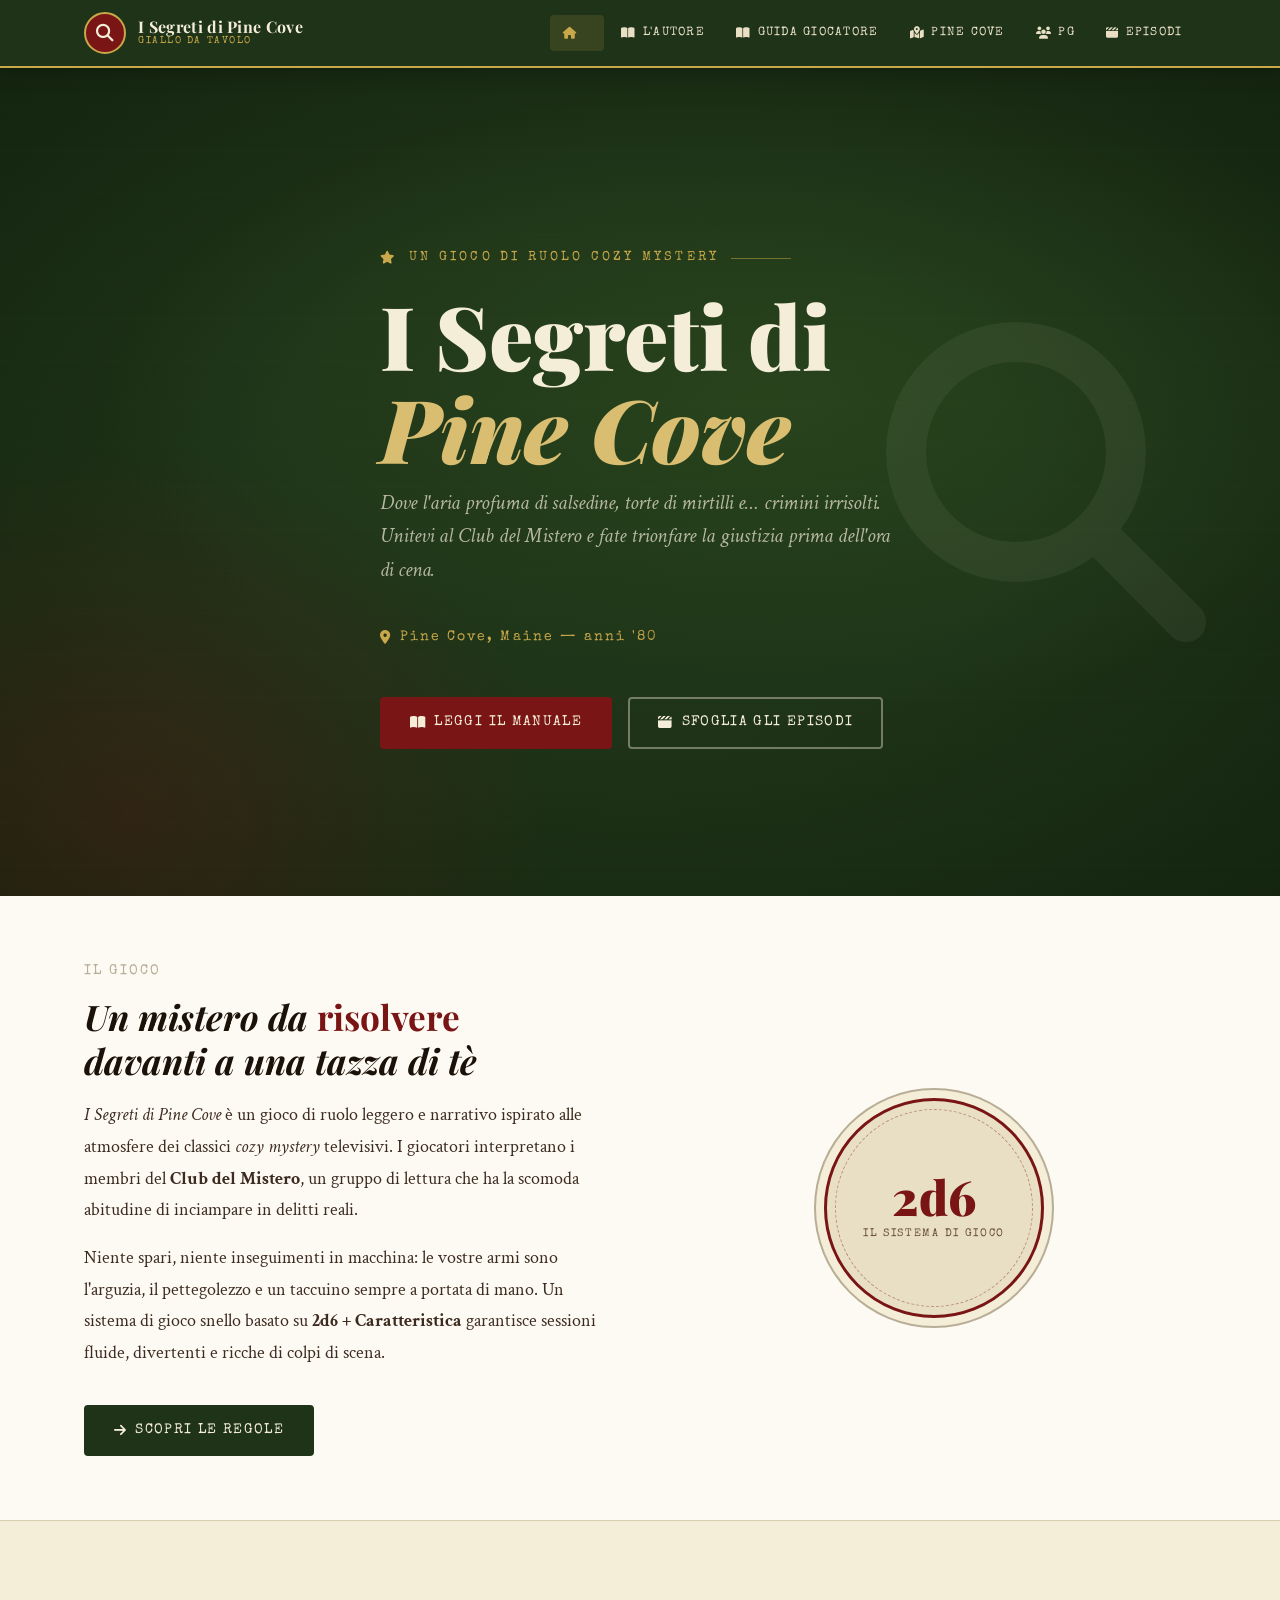
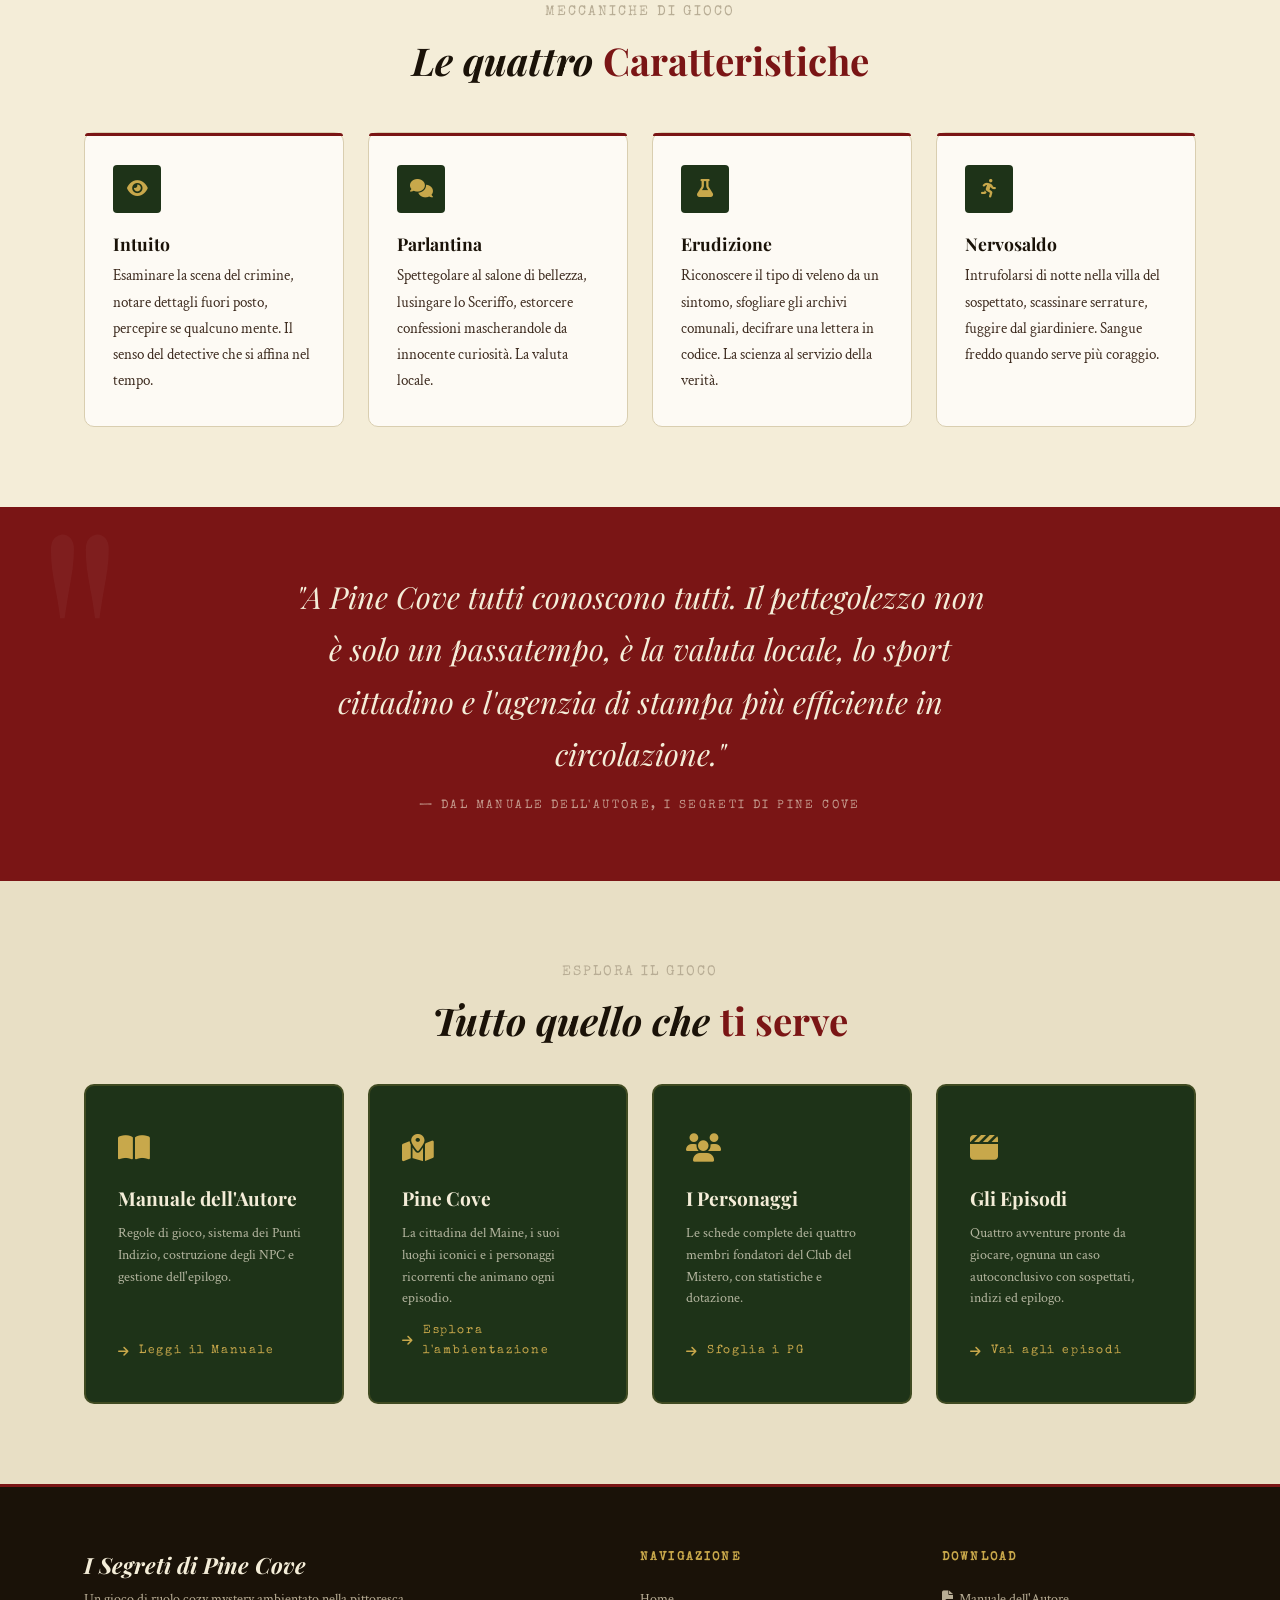
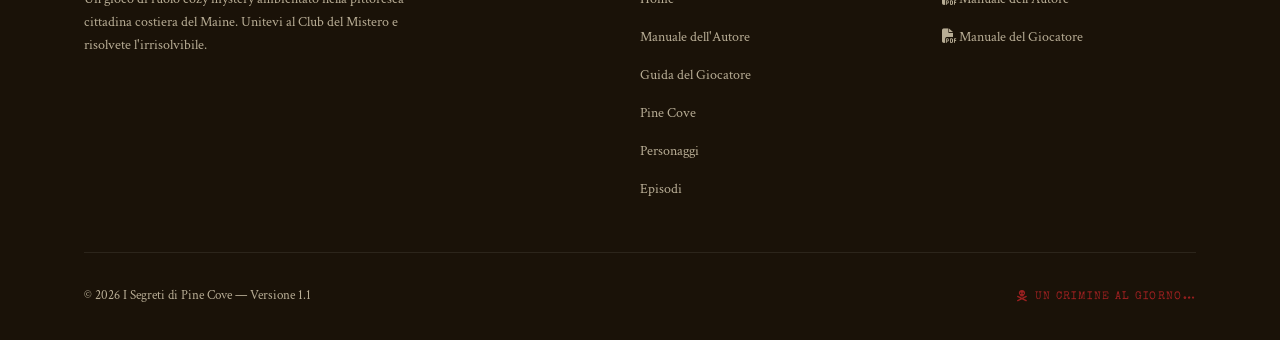
==== commit 487f9091: "Update index.html" ====
--- a/index.html
+++ b/index.html
@@ -5,6 +5,12 @@
   <meta name="viewport" content="width=device-width, initial-scale=1.0">
   <title>I Segreti di Pine Cove — Gioco di Ruolo Cozy Mystery</title>
   <meta name="description" content="Benvenuti a Pine Cove, Maine. Un gioco di ruolo investigativo ispirato a La Signora in Giallo.">
+
+  <!-- Favicon -->
+  <link rel="icon" type="image/svg+xml" href="favicon.svg">
+  <link rel="icon" type="image/png" sizes="32x32" href="favicon.png">
+  <link rel="apple-touch-icon" sizes="180x180" href="apple-touch-icon.png">
+  
   <link rel="stylesheet" href="css/stylesheet.css">
   <link rel="stylesheet" href="https://cdnjs.cloudflare.com/ajax/libs/font-awesome/6.5.1/css/all.min.css"
         integrity="sha512-DTOQO9RWCH3ppGqcWaEA1BIZOC6xxalwEsw9c2QQeAIftl+Vegovlnee1c9QX4TctnWMn13TZye+giMm8e2LwA=="
--- a/css/stylesheet.css
+++ b/css/stylesheet.css
@@ -906,7 +906,7 @@
 /* NPC Archive cards */
 .archive-grid {
   display: grid;
-  grid-template-columns: repeat(auto-fit, minmax(340px, 1fr));
+  grid-template-columns: repeat(auto-fit, minmax(480px, 1fr));
   gap: 2rem;
   margin-top: 2.5rem;
 }
@@ -1598,3 +1598,56 @@
 .nota-autore i { color: var(--gold); font-size: 1rem; margin-top: .2rem; flex-shrink: 0; }
 .nota-autore p { font-size: .92rem; color: var(--ink-mid); margin: 0; font-style: italic; }
 .nota-autore strong { color: var(--gold); }
+
+/* ============================================================
+   EPISODE ROW — Stato "Prossimamente"
+   ============================================================ */
+.episode-row.coming-soon {
+  background: repeating-linear-gradient(
+    -45deg,
+    var(--cream-dark),
+    var(--cream-dark) 6px,
+    var(--cream) 6px,
+    var(--cream) 14px
+  );
+  border-color: var(--cream-deeper);
+  cursor: default;
+  pointer-events: none;
+  opacity: .75;
+}
+
+.episode-row.coming-soon:hover {
+  transform: none;
+  box-shadow: none;
+  border-color: var(--cream-deeper);
+}
+
+.episode-row.coming-soon::before {
+  display: none;
+}
+
+.episode-row.coming-soon .episode-num {
+  background: var(--mist);
+  border-color: transparent;
+}
+
+.episode-row.coming-soon .episode-num span:last-child {
+  color: var(--white);
+}
+
+.episode-row.coming-soon .episode-icon {
+  background: var(--cream-dark);
+  color: var(--mist);
+  border-color: var(--cream-deeper);
+}
+
+.episode-row.coming-soon h3,
+.episode-row.coming-soon p {
+  color: var(--ink-light);
+}
+
+.episode-badge.soon {
+  background: transparent;
+  color: var(--mist);
+  border: 1px dashed var(--mist);
+}
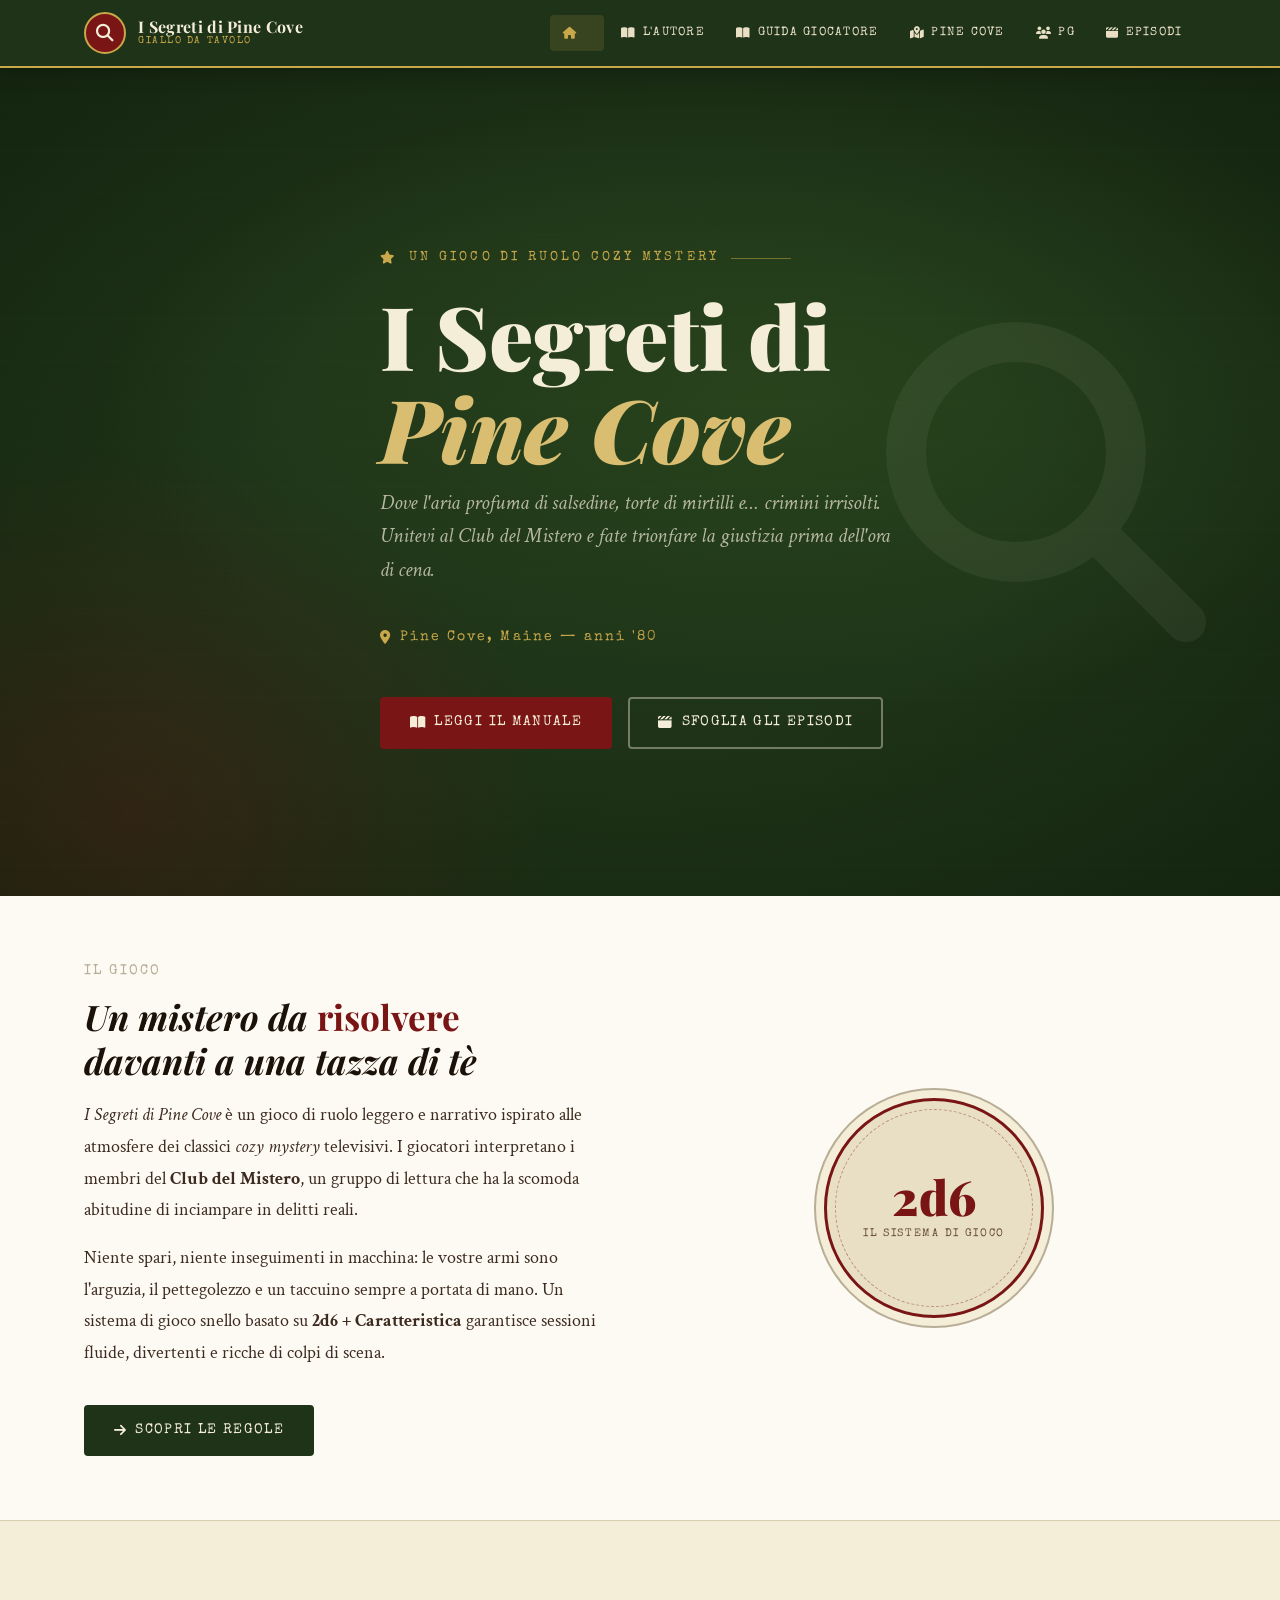
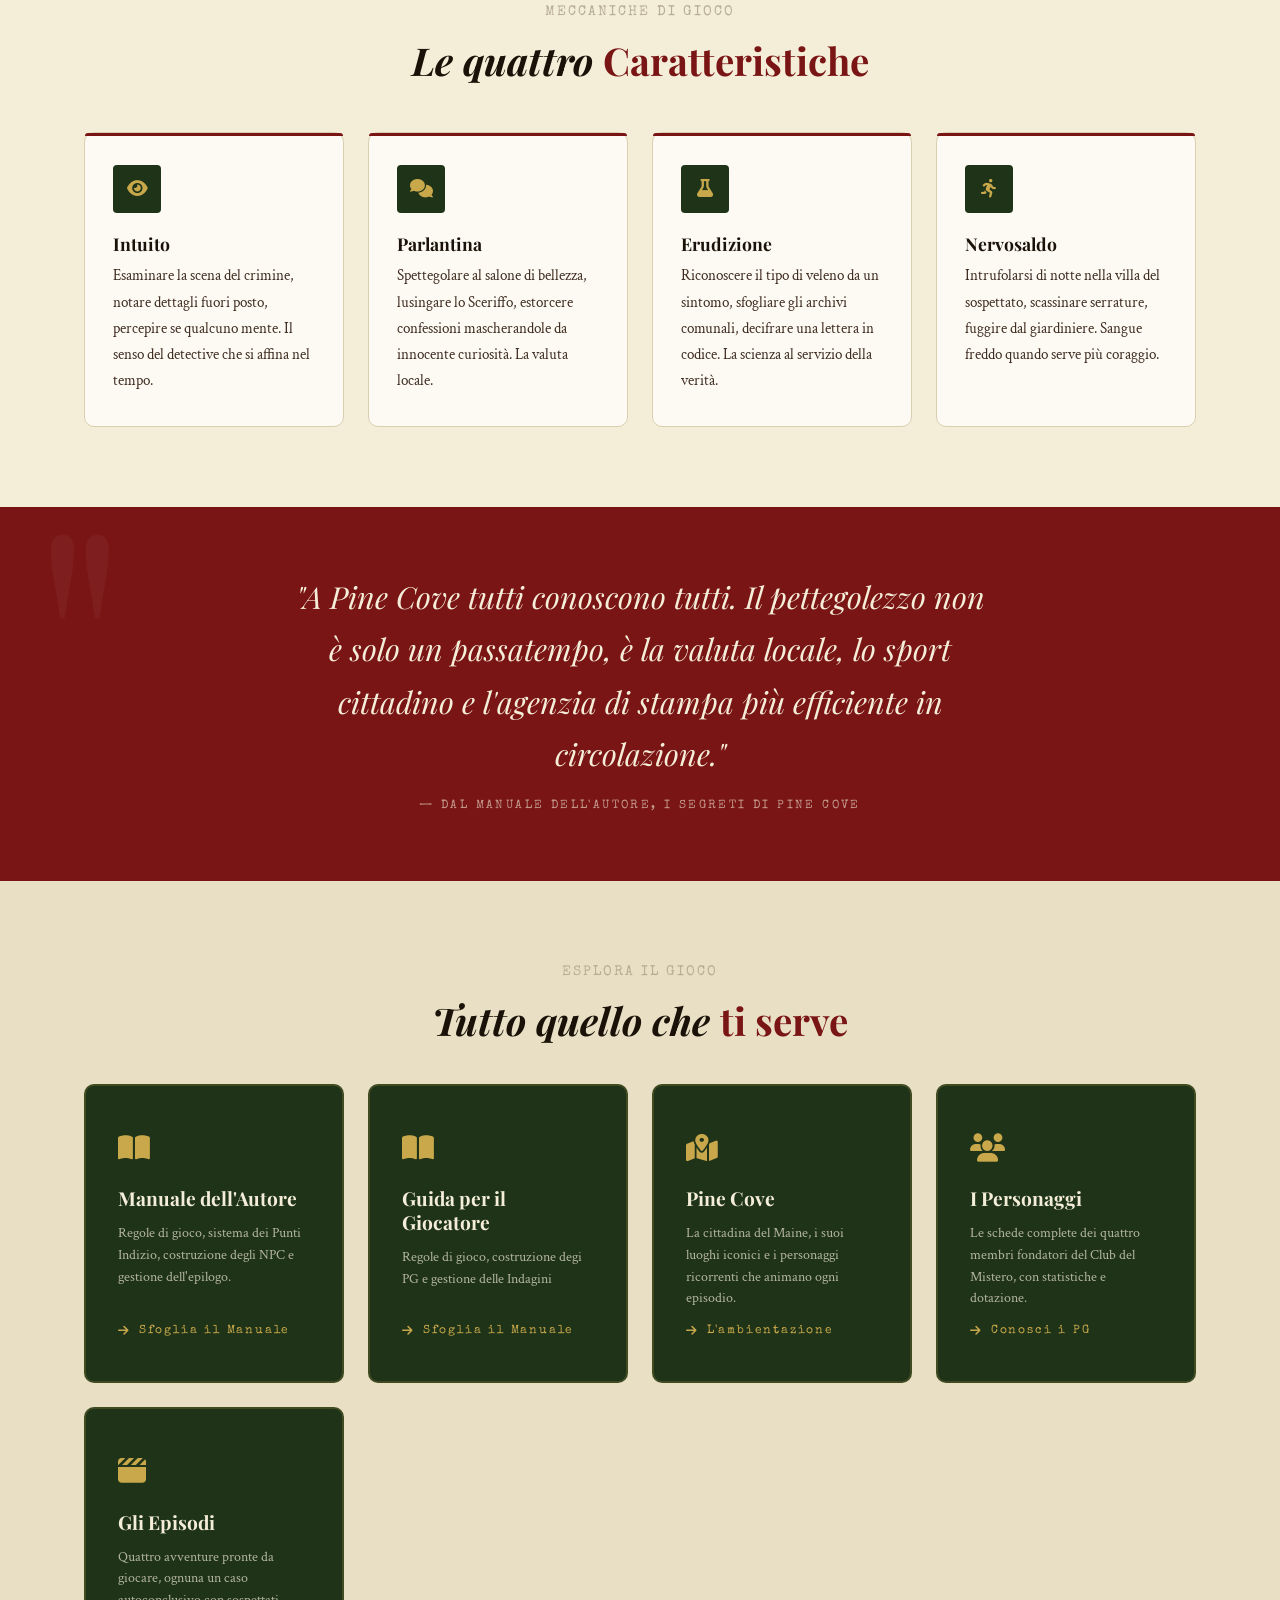
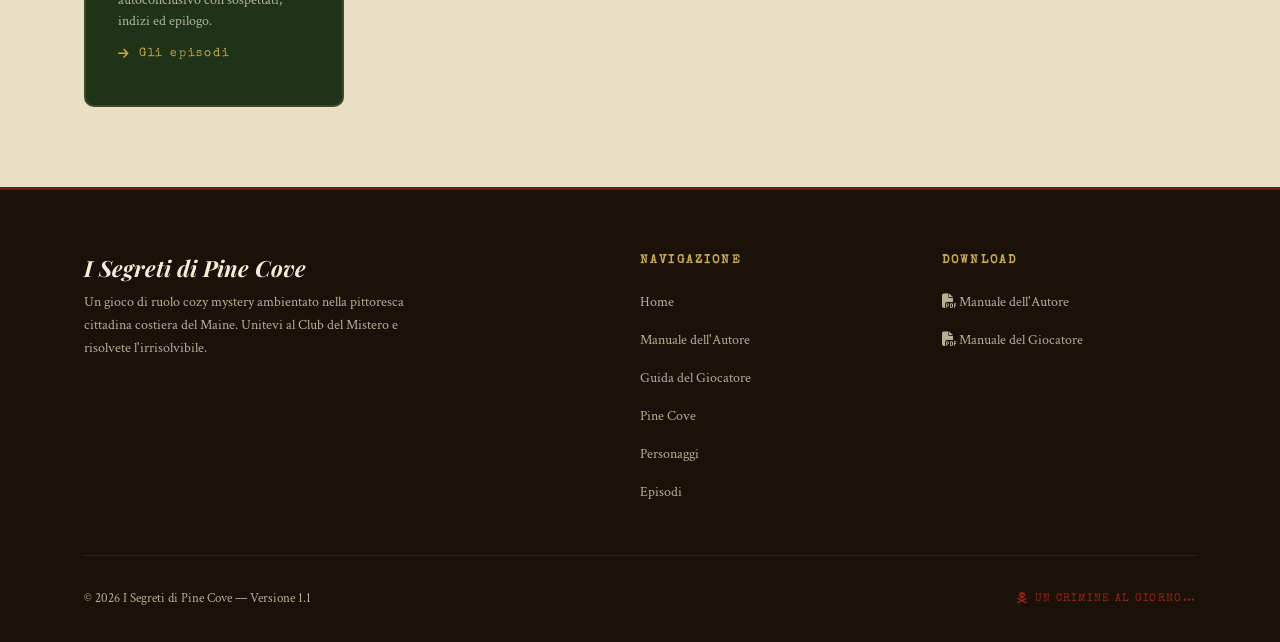
==== commit d550ed3f: "Update index.html" ====
--- a/index.html
+++ b/index.html
@@ -134,25 +134,31 @@
           <div class="hub-card-icon"><i class="fa-solid fa-book-open"></i></div>
           <h3>Manuale dell'Autore</h3>
           <p>Regole di gioco, sistema dei Punti Indizio, costruzione degli NPC e gestione dell'epilogo.</p>
-          <div class="hub-card-arrow"><i class="fa-solid fa-arrow-right"></i> Leggi il Manuale</div>
+          <div class="hub-card-arrow"><i class="fa-solid fa-arrow-right"></i> Sfoglia il Manuale</div>
+        </a>
+        <a href="giocatore.html" class="hub-card">
+          <div class="hub-card-icon"><i class="fa-solid fa-book-open"></i></div>
+          <h3>Guida per il Giocatore</h3>
+          <p>Regole di gioco, costruzione degi PG e gestione delle Indagini</p>
+          <div class="hub-card-arrow"><i class="fa-solid fa-arrow-right"></i> Sfoglia il Manuale</div>
         </a>
         <a href="ambientazione.html" class="hub-card">
           <div class="hub-card-icon"><i class="fa-solid fa-map-location-dot"></i></div>
           <h3>Pine Cove</h3>
           <p>La cittadina del Maine, i suoi luoghi iconici e i personaggi ricorrenti che animano ogni episodio.</p>
-          <div class="hub-card-arrow"><i class="fa-solid fa-arrow-right"></i> Esplora l'ambientazione</div>
+          <div class="hub-card-arrow"><i class="fa-solid fa-arrow-right"></i> L'ambientazione</div>
         </a>
         <a href="personaggi.html" class="hub-card">
           <div class="hub-card-icon"><i class="fa-solid fa-users"></i></div>
           <h3>I Personaggi</h3>
           <p>Le schede complete dei quattro membri fondatori del Club del Mistero, con statistiche e dotazione.</p>
-          <div class="hub-card-arrow"><i class="fa-solid fa-arrow-right"></i> Sfoglia i PG</div>
+          <div class="hub-card-arrow"><i class="fa-solid fa-arrow-right"></i> Conosci i PG</div>
         </a>
         <a href="episodi.html" class="hub-card">
           <div class="hub-card-icon"><i class="fa-solid fa-clapperboard"></i></div>
           <h3>Gli Episodi</h3>
           <p>Quattro avventure pronte da giocare, ognuna un caso autoconclusivo con sospettati, indizi ed epilogo.</p>
-          <div class="hub-card-arrow"><i class="fa-solid fa-arrow-right"></i> Vai agli episodi</div>
+          <div class="hub-card-arrow"><i class="fa-solid fa-arrow-right"></i> Gli episodi</div>
         </a>
       </div>
     </div>
